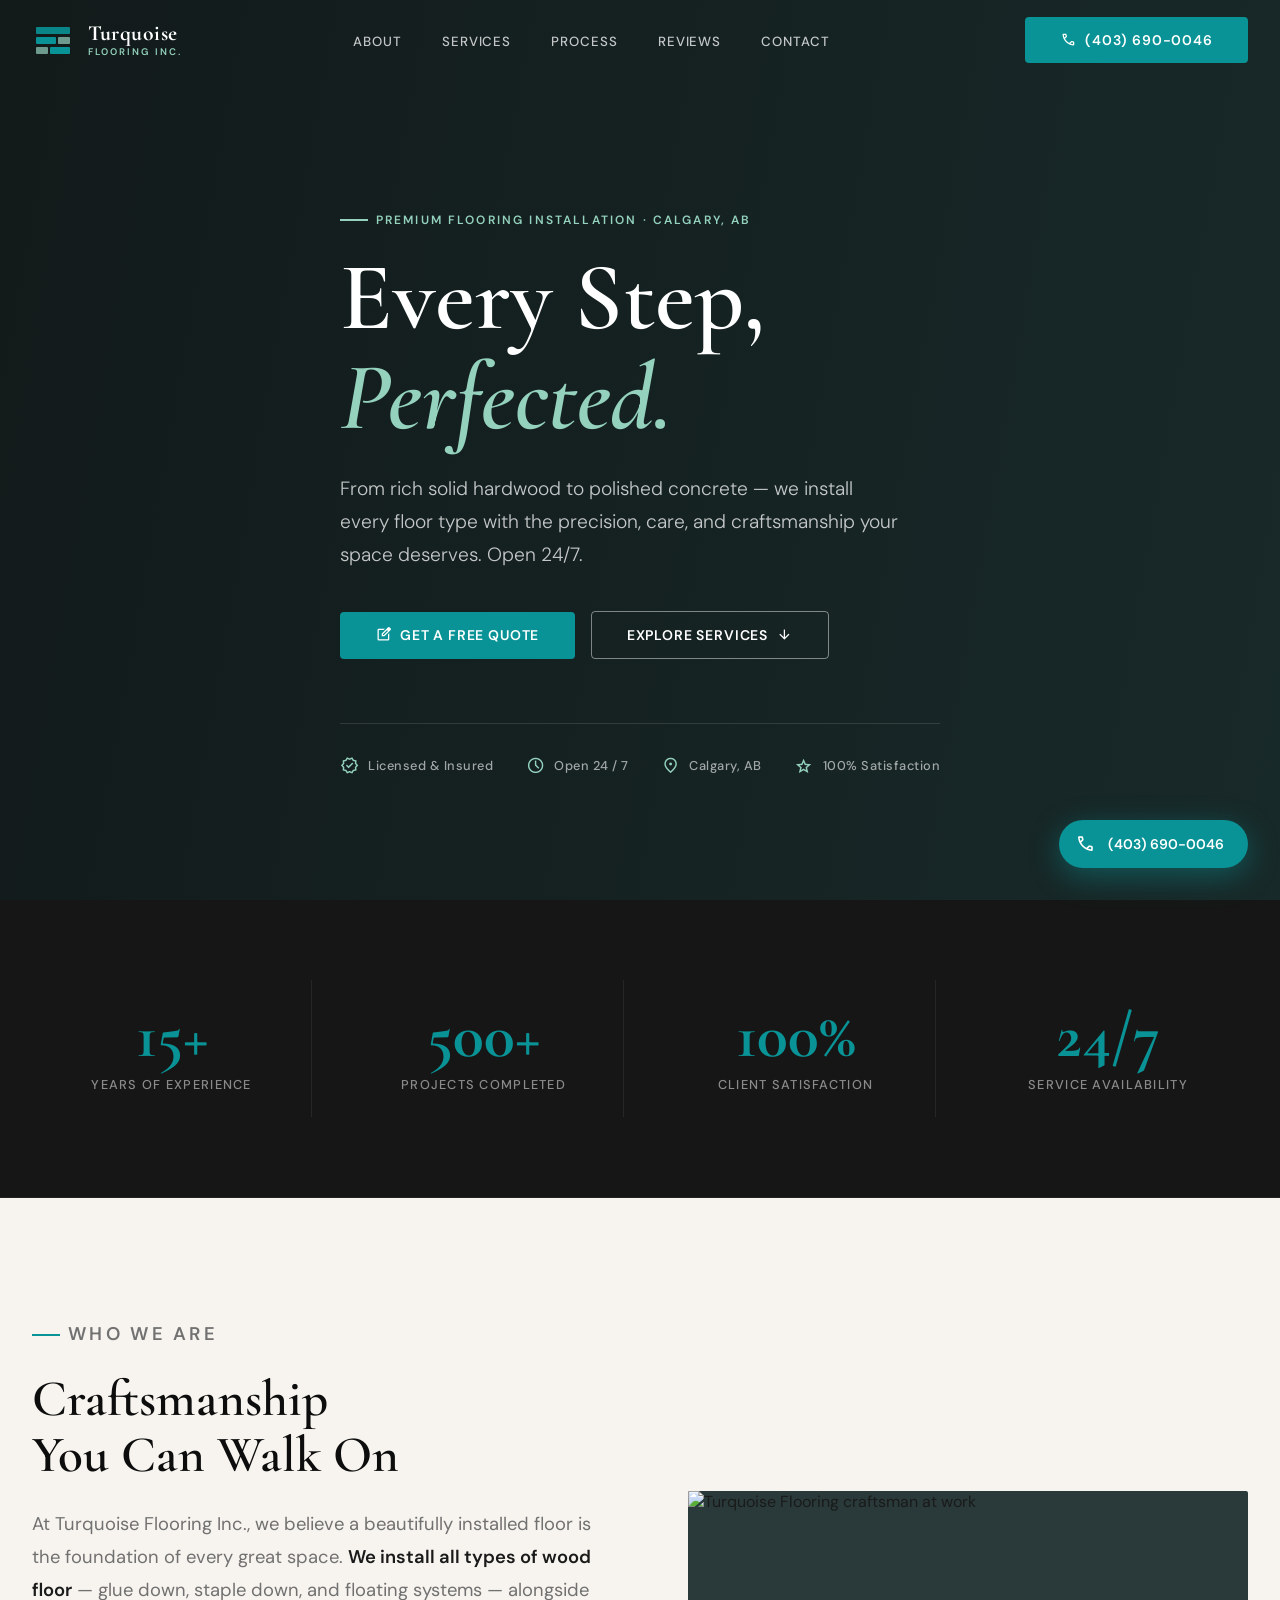
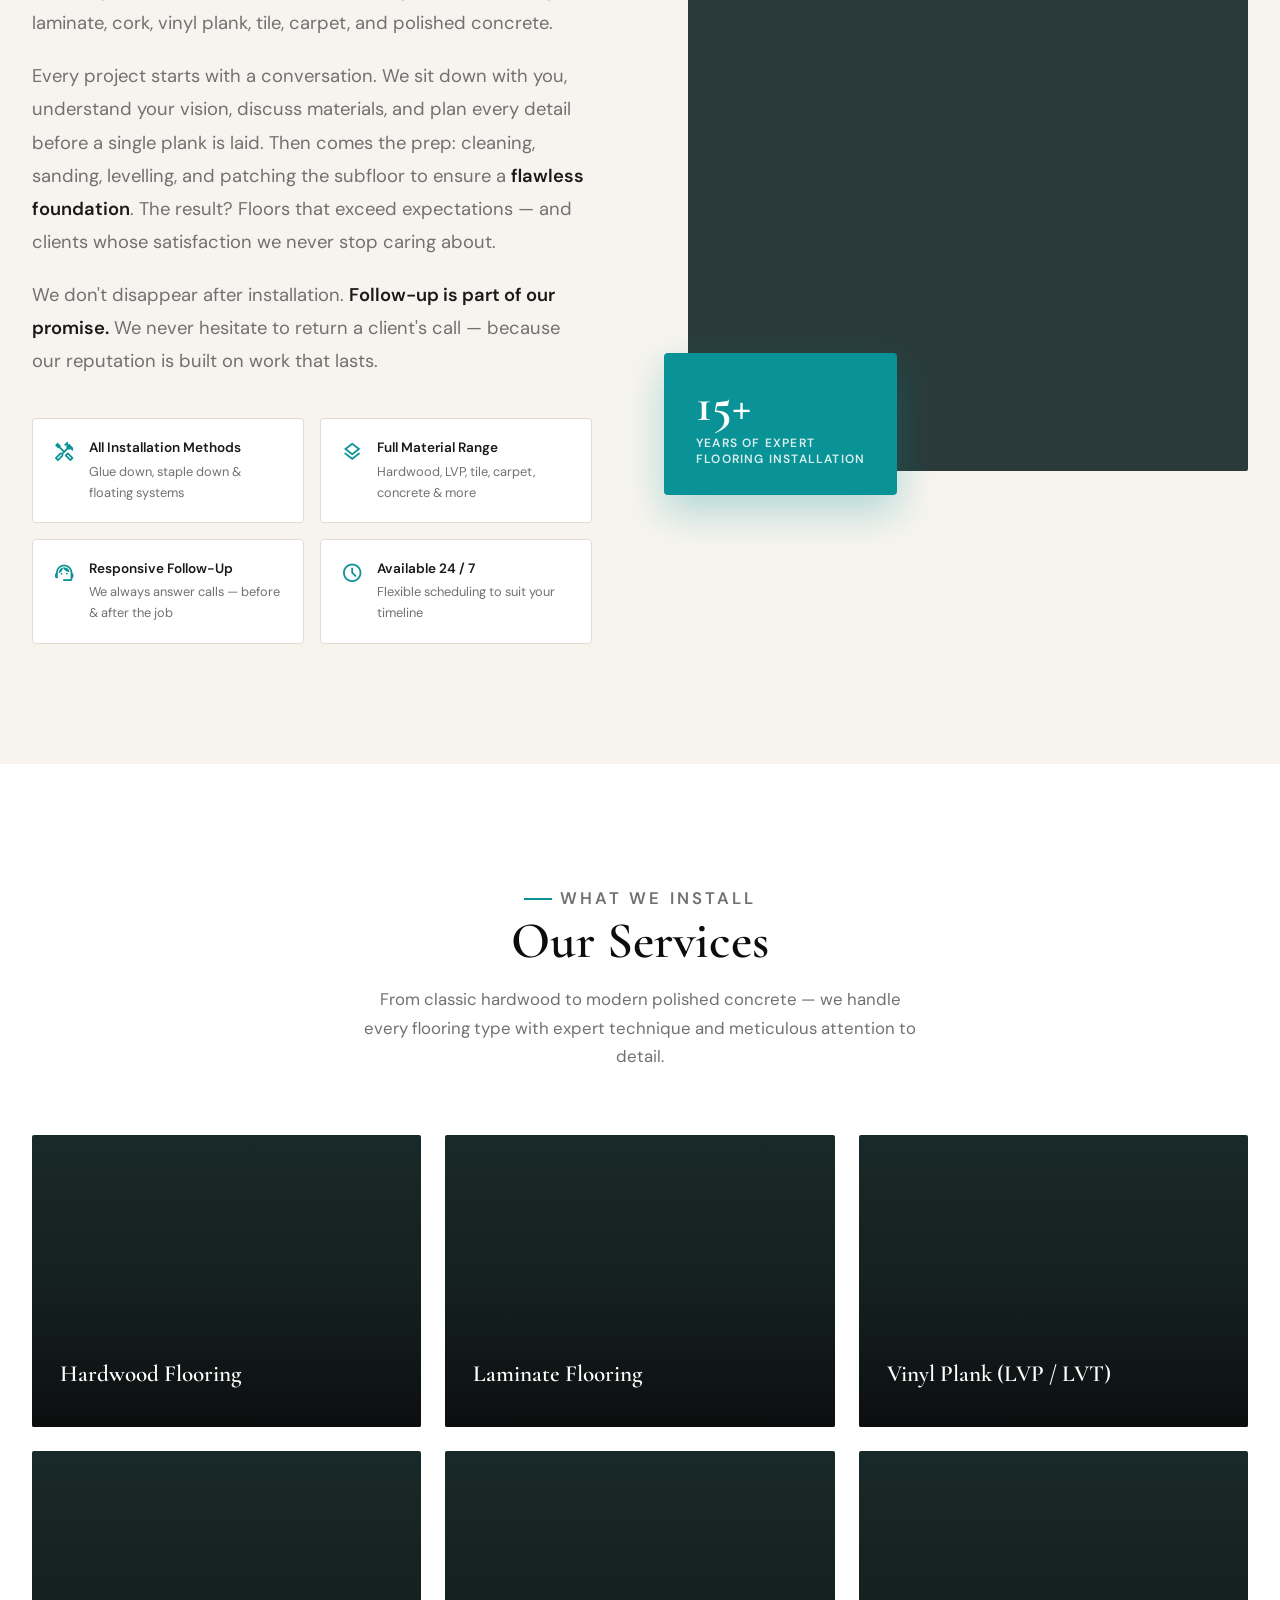
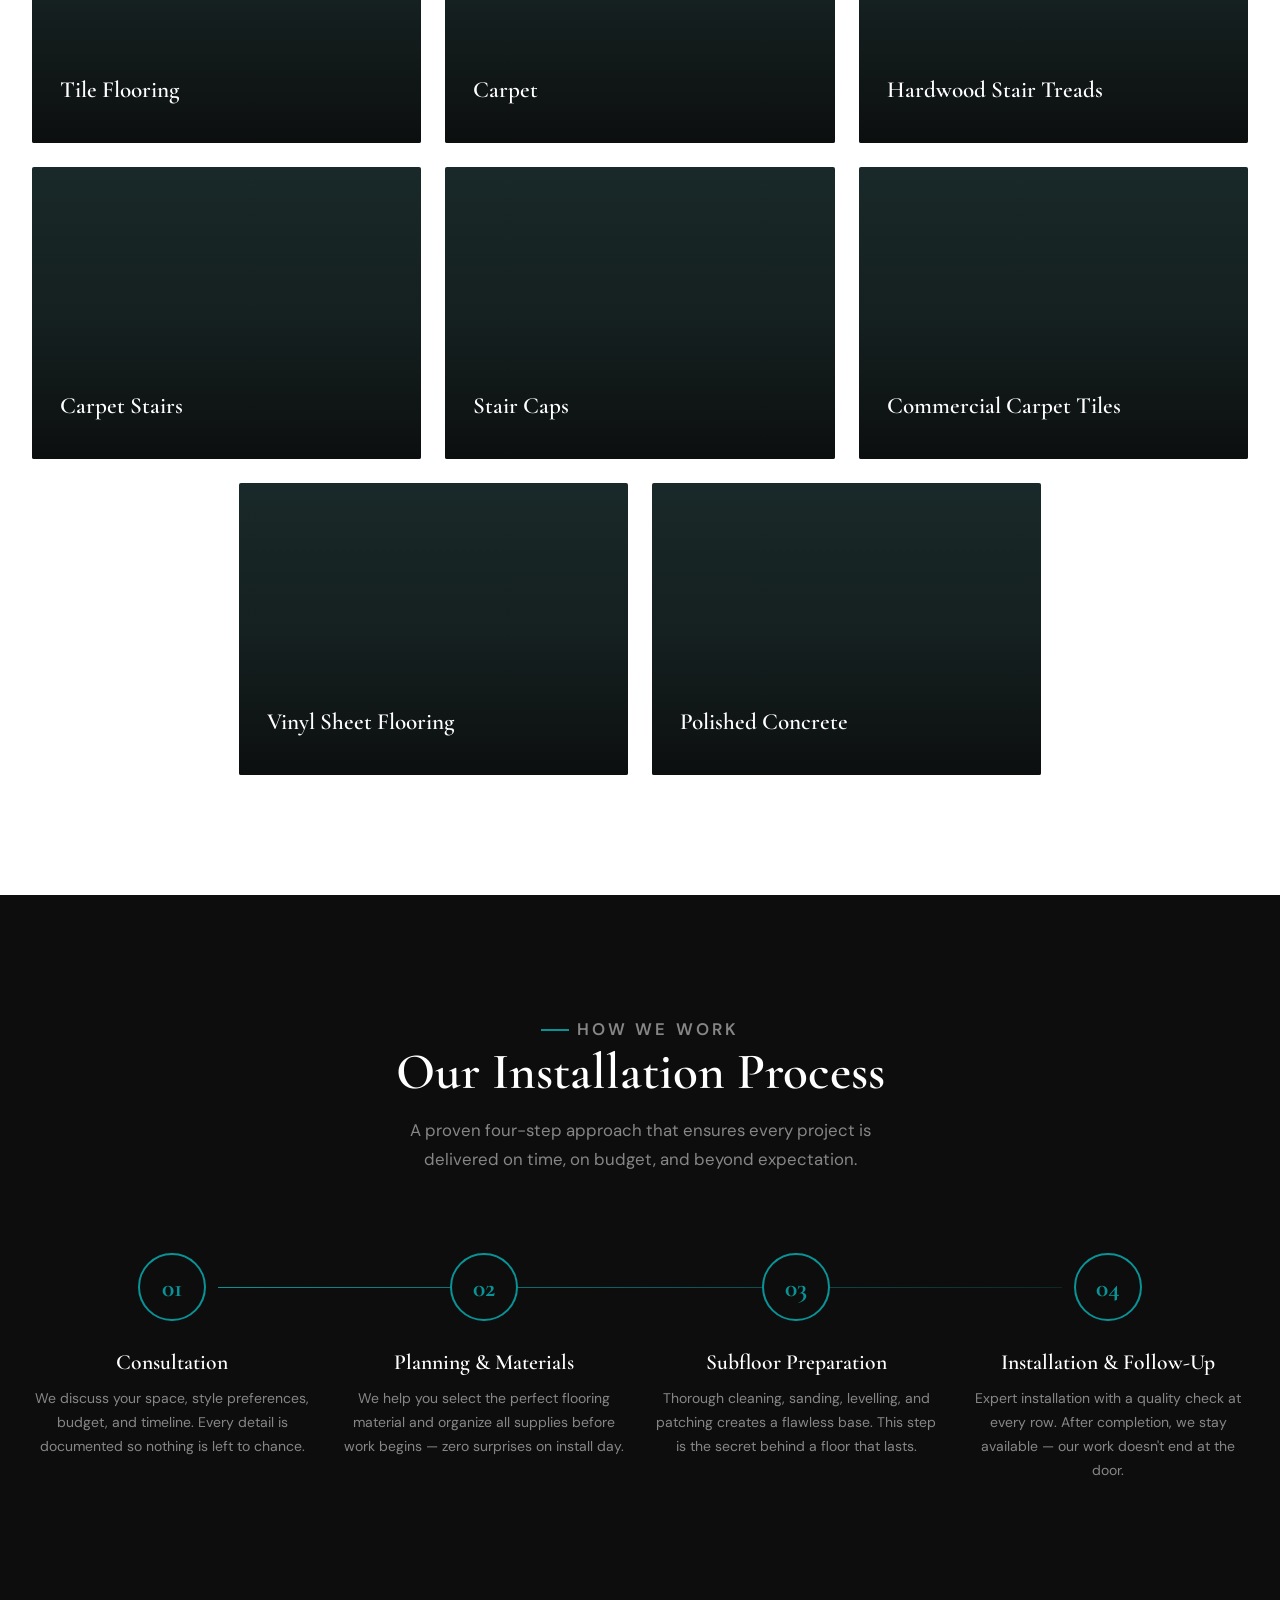
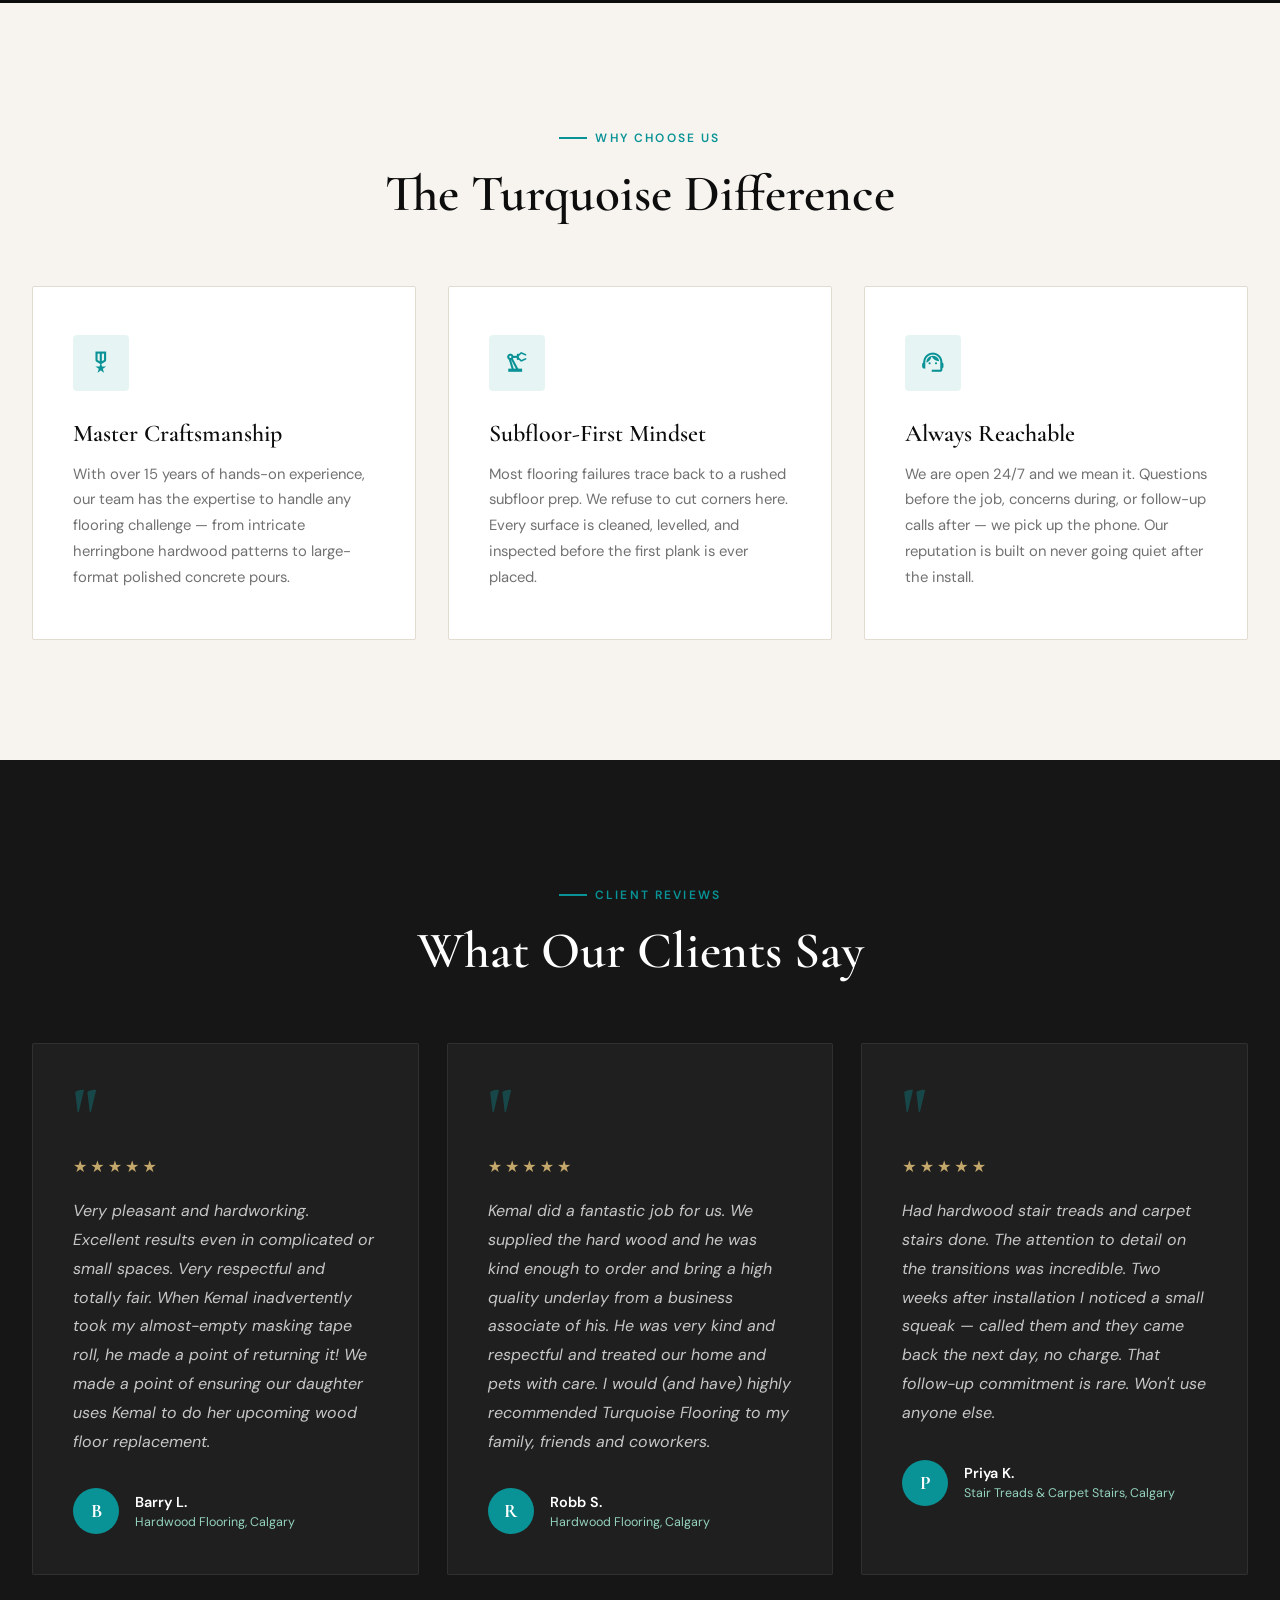
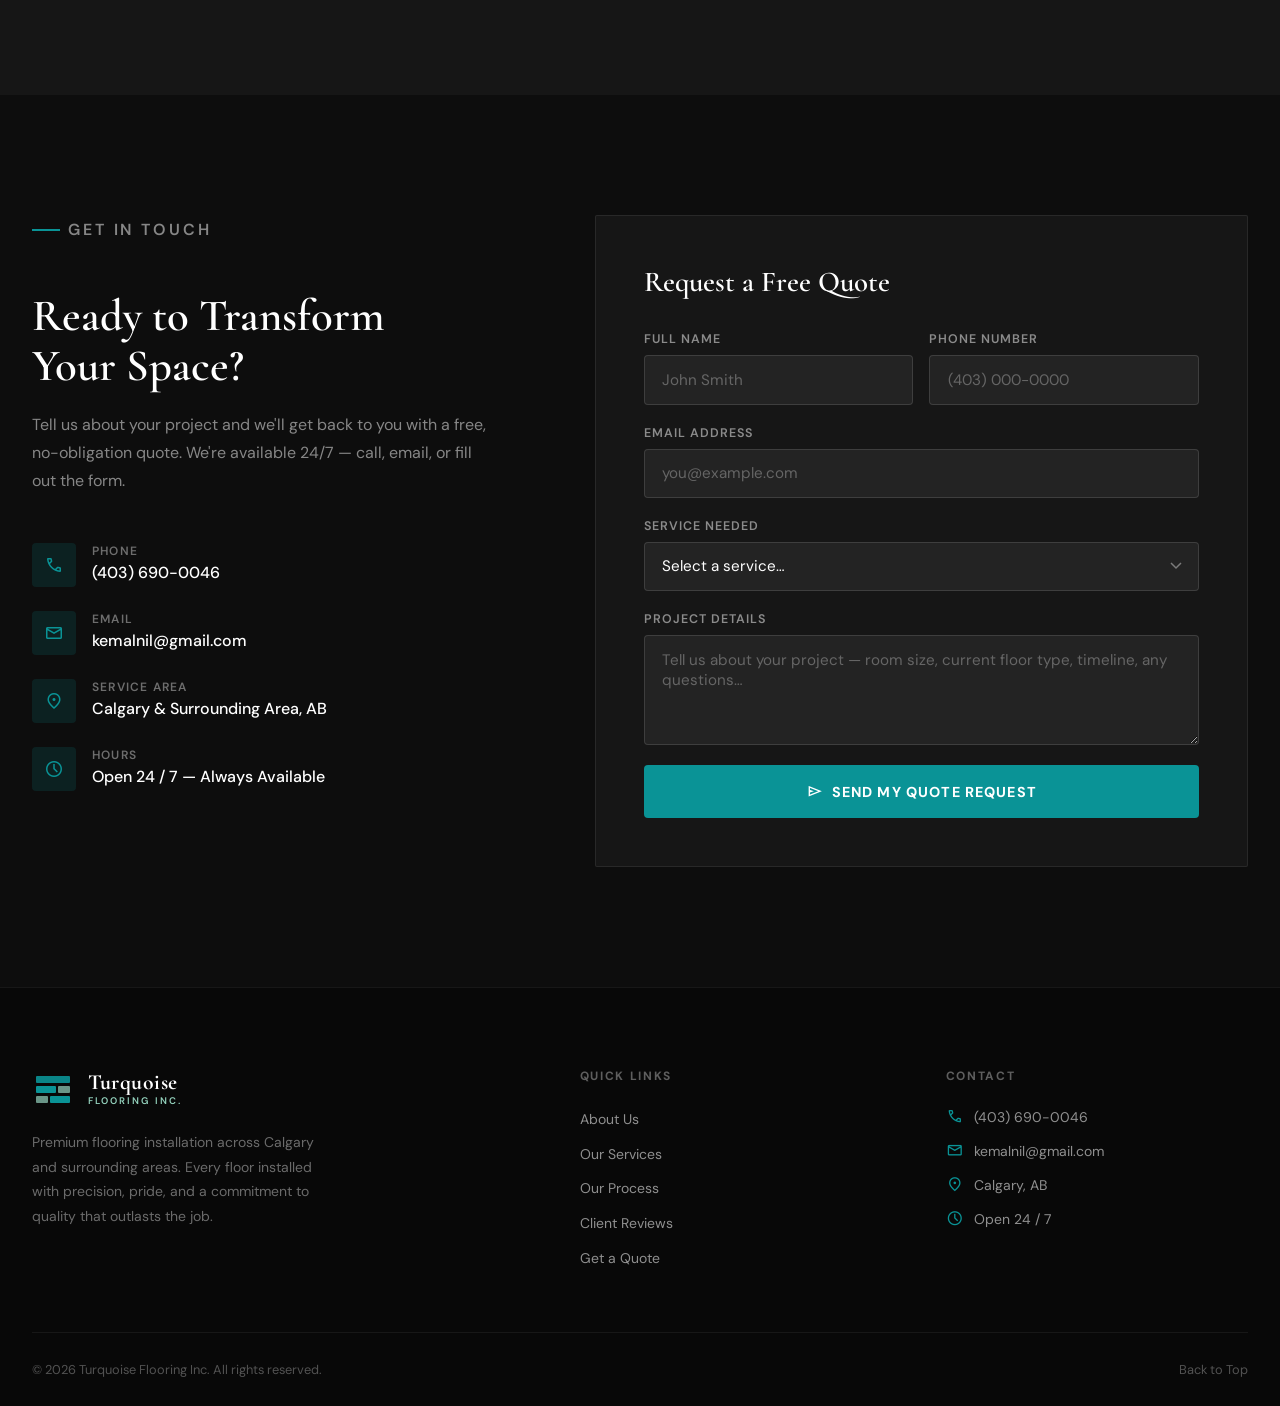
==== index.html @ 379ed5b8 "Initial commit — Turquoise Flooring website with updated hero background" ====
<!DOCTYPE html>
<html lang="en">
<head>
  <meta charset="UTF-8">
  <meta name="viewport" content="width=device-width, initial-scale=1.0">
  <title>Turquoise Flooring Inc. | Premium Floor Installation in Calgary</title>
  <meta name="description" content="Calgary's premium flooring specialists. Hardwood, laminate, LVP, tile, carpet, polished concrete and more — installed with precision. Open 24/7. Call (403) 690-0046.">
  <meta name="keywords" content="flooring installation Calgary, hardwood flooring Calgary, LVP vinyl plank Calgary, laminate flooring, carpet installation, tile flooring Calgary">

  <!-- Fonts -->
  <link rel="preconnect" href="https://fonts.googleapis.com">
  <link rel="preconnect" href="https://fonts.gstatic.com" crossorigin>
  <link href="https://fonts.googleapis.com/css2?family=Cormorant+Garamond:ital,wght@0,300;0,400;0,500;0,600;0,700;1,400;1,600&family=DM+Sans:opsz,wght@9..40,300;9..40,400;9..40,500;9..40,600&display=swap" rel="stylesheet">
  <link rel="stylesheet" href="https://fonts.googleapis.com/css2?family=Material+Symbols+Outlined:opsz,wght,FILL,GRAD@24,400,0,0">

  <link rel="stylesheet" href="styles.css">
</head>
<body>

  <!-- ===================== NAVBAR ===================== -->
  <nav id="navbar">
    <div class="nav-inner">

      <!-- Logo -->
      <a href="#hero" class="nav-logo">
        <svg class="logo-mark" viewBox="0 0 42 42" fill="none" xmlns="http://www.w3.org/2000/svg">
          <!-- Floor plank mark -->
          <rect x="4" y="8" width="34" height="7" rx="1" fill="#0a9396" opacity="0.9"/>
          <rect x="4" y="18" width="20" height="7" rx="1" fill="#0a9396"/>
          <rect x="26" y="18" width="12" height="7" rx="1" fill="#94d2bd" opacity="0.7"/>
          <rect x="4" y="28" width="12" height="7" rx="1" fill="#94d2bd" opacity="0.7"/>
          <rect x="18" y="28" width="20" height="7" rx="1" fill="#0a9396"/>
        </svg>
        <div class="logo-text">
          <span class="logo-name">Turquoise</span>
          <span class="logo-sub">Flooring Inc.</span>
        </div>
      </a>

      <!-- Desktop nav -->
      <ul class="nav-links">
        <li><a href="#about">About</a></li>
        <li><a href="#services">Services</a></li>
        <li><a href="#process">Process</a></li>
        <li><a href="#testimonials">Reviews</a></li>
        <li><a href="#contact">Contact</a></li>
      </ul>
      <a href="tel:4036900046" class="btn-primary nav-cta">
        <span class="material-symbols-outlined" style="font-size:1.05rem">call</span>
        (403) 690-0046
      </a>

      <!-- Hamburger -->
      <button class="hamburger" id="hamburger" aria-label="Toggle menu">
        <span></span><span></span><span></span>
      </button>
    </div>
  </nav>

  <!-- Mobile menu -->
  <div class="mobile-menu" id="mobileMenu">
    <a href="#about"         onclick="closeMobile()">About</a>
    <a href="#services"      onclick="closeMobile()">Services</a>
    <a href="#process"       onclick="closeMobile()">Process</a>
    <a href="#testimonials"  onclick="closeMobile()">Reviews</a>
    <a href="#contact"       onclick="closeMobile()">Contact</a>
    <a href="tel:4036900046" class="btn-primary" onclick="closeMobile()">(403) 690-0046</a>
  </div>

  <!-- ===================== HERO ===================== -->
  <section id="hero">
    <div class="hero-bg" id="heroBg"></div>

    <div class="container">
      <div class="hero-content">
        <p class="section-eyebrow reveal">Premium Flooring Installation · Calgary, AB</p>

        <h1 class="hero-title reveal reveal-delay-1">
          Every Step,<br><em>Perfected.</em>
        </h1>

        <p class="hero-sub reveal reveal-delay-2">
          From rich solid hardwood to polished concrete — we install every floor type
          with the precision, care, and craftsmanship your space deserves. Open 24/7.
        </p>

        <div class="hero-ctas reveal reveal-delay-3">
          <a href="#contact" class="btn-primary">
            <span class="material-symbols-outlined" style="font-size:1.05rem">edit_square</span>
            Get a Free Quote
          </a>
          <a href="#services" class="btn-ghost">
            Explore Services
            <span class="material-symbols-outlined" style="font-size:1.05rem">arrow_downward</span>
          </a>
        </div>

        <div class="hero-badges reveal reveal-delay-4">
          <span class="hero-badge">
            <span class="material-symbols-outlined">verified</span>
            Licensed & Insured
          </span>
          <span class="hero-badge">
            <span class="material-symbols-outlined">schedule</span>
            Open 24 / 7
          </span>
          <span class="hero-badge">
            <span class="material-symbols-outlined">location_on</span>
            Calgary, AB
          </span>
          <span class="hero-badge">
            <span class="material-symbols-outlined">star</span>
            100% Satisfaction
          </span>
        </div>
      </div>
    </div>

  </section>

  <!-- ===================== STATS ===================== -->
  <section id="stats">
    <div class="container">
      <div class="stats-grid">
        <div class="stat-item reveal">
          <div class="stat-number"><span class="counter" data-target="15">0</span>+</div>
          <div class="stat-label">Years of Experience</div>
        </div>
        <div class="stat-item reveal reveal-delay-1">
          <div class="stat-number"><span class="counter" data-target="500">0</span>+</div>
          <div class="stat-label">Projects Completed</div>
        </div>
        <div class="stat-item reveal reveal-delay-2">
          <div class="stat-number"><span class="counter" data-target="100">0</span>%</div>
          <div class="stat-label">Client Satisfaction</div>
        </div>
        <div class="stat-item reveal reveal-delay-3">
          <div class="stat-number">24/7</div>
          <div class="stat-label">Service Availability</div>
        </div>
      </div>
    </div>
  </section>

  <!-- ===================== ABOUT ===================== -->
  <section id="about">
    <div class="container">
      <div class="about-grid">

        <!-- Text -->
        <div class="about-text">
          <p class="section-eyebrow reveal">Who We Are</p>
          <h2 class="section-title reveal reveal-delay-1">
            Craftsmanship<br>You Can Walk On
          </h2>
          <p class="reveal reveal-delay-2">
            At Turquoise Flooring Inc., we believe a beautifully installed floor is the foundation of every great space.
            <strong>We install all types of wood floor</strong> — glue down, staple down, and floating systems —
            alongside laminate, cork, vinyl plank, tile, carpet, and polished concrete.
          </p>
          <p class="reveal reveal-delay-3">
            Every project starts with a conversation. We sit down with you, understand your vision, discuss
            materials, and plan every detail before a single plank is laid. Then comes the prep: cleaning,
            sanding, levelling, and patching the subfloor to ensure a <strong>flawless foundation</strong>.
            The result? Floors that exceed expectations — and clients whose satisfaction we never stop caring about.
          </p>
          <p class="reveal reveal-delay-3">
            We don't disappear after installation. <strong>Follow-up is part of our promise.</strong>
            We never hesitate to return a client's call — because our reputation is built on work that lasts.
          </p>

          <div class="about-pillars reveal reveal-delay-4">
            <div class="about-pillar">
              <span class="material-symbols-outlined">handyman</span>
              <div class="about-pillar-text">
                <strong>All Installation Methods</strong>
                <span>Glue down, staple down &amp; floating systems</span>
              </div>
            </div>
            <div class="about-pillar">
              <span class="material-symbols-outlined">layers</span>
              <div class="about-pillar-text">
                <strong>Full Material Range</strong>
                <span>Hardwood, LVP, tile, carpet, concrete &amp; more</span>
              </div>
            </div>
            <div class="about-pillar">
              <span class="material-symbols-outlined">support_agent</span>
              <div class="about-pillar-text">
                <strong>Responsive Follow-Up</strong>
                <span>We always answer calls — before &amp; after the job</span>
              </div>
            </div>
            <div class="about-pillar">
              <span class="material-symbols-outlined">schedule</span>
              <div class="about-pillar-text">
                <strong>Available 24 / 7</strong>
                <span>Flexible scheduling to suit your timeline</span>
              </div>
            </div>
          </div>
        </div>

        <!-- Image -->
        <div class="about-image-wrap reveal reveal-delay-2">
          <img src="images/about.jpg" alt="Turquoise Flooring craftsman at work" loading="lazy">
          <div class="about-image-badge">
            <div class="badge-num">15+</div>
            <div class="badge-txt">Years of Expert<br>Flooring Installation</div>
          </div>
        </div>

      </div>
    </div>
  </section>

  <!-- ===================== SERVICES ===================== -->
  <section id="services">
    <div class="container">

      <div class="services-header">
        <p class="section-eyebrow reveal">What We Install</p>
        <h2 class="section-title reveal reveal-delay-1">Our Services</h2>
        <p class="reveal reveal-delay-2">
          From classic hardwood to modern polished concrete — we handle every flooring type
          with expert technique and meticulous attention to detail.
        </p>
      </div>

      <div class="services-grid">

        <!-- 1 -->
        <div class="service-card reveal">
          <div class="service-card-img" style="background-image:url('images/hardwood.jpg')"></div>
          <div class="service-card-overlay"></div>
          <div class="service-card-content">
            <div class="service-card-name">Hardwood Flooring</div>
            <div class="service-card-desc">Solid &amp; engineered hardwood installed with glue down, staple down, or floating methods for timeless elegance.</div>
          </div>
          <span class="service-card-tag">Most Popular</span>
        </div>

        <!-- 2 -->
        <div class="service-card reveal reveal-delay-1">
          <div class="service-card-img" style="background-image:url('images/laminate.jpg')"></div>
          <div class="service-card-overlay"></div>
          <div class="service-card-content">
            <div class="service-card-name">Laminate Flooring</div>
            <div class="service-card-desc">Durable, cost-effective laminate that delivers the rich look of wood with superior scratch and moisture resistance.</div>
          </div>
        </div>

        <!-- 3 -->
        <div class="service-card reveal reveal-delay-2">
          <div class="service-card-img" style="background-image:url('images/vinyl-plank.jpg')"></div>
          <div class="service-card-overlay"></div>
          <div class="service-card-content">
            <div class="service-card-name">Vinyl Plank (LVP / LVT)</div>
            <div class="service-card-desc">100% waterproof luxury vinyl plank — ideal for kitchens, bathrooms, and high-traffic areas. Realistic wood and stone looks.</div>
          </div>
          <span class="service-card-tag">Trending</span>
        </div>

        <!-- 4 -->
        <div class="service-card reveal">
          <div class="service-card-img" style="background-image:url('images/tile.jpg')"></div>
          <div class="service-card-overlay"></div>
          <div class="service-card-content">
            <div class="service-card-name">Tile Flooring</div>
            <div class="service-card-desc">Ceramic and porcelain tile installation for kitchens, bathrooms, and entryways — precision-cut and perfectly aligned.</div>
          </div>
        </div>

        <!-- 5 -->
        <div class="service-card reveal reveal-delay-1">
          <div class="service-card-img" style="background-image:url('images/carpet.jpg')"></div>
          <div class="service-card-overlay"></div>
          <div class="service-card-content">
            <div class="service-card-name">Carpet</div>
            <div class="service-card-desc">Plush, comfortable carpet installed in bedrooms, living rooms, and basements — warm underfoot and beautifully finished.</div>
          </div>
        </div>

        <!-- 6 -->
        <div class="service-card reveal reveal-delay-2">
          <div class="service-card-img" style="background-image:url('images/stair-treads.jpg')"></div>
          <div class="service-card-overlay"></div>
          <div class="service-card-content">
            <div class="service-card-name">Hardwood Stair Treads</div>
            <div class="service-card-desc">Custom-fitted solid hardwood treads that give your staircase a refined, high-end finish that lasts decades.</div>
          </div>
        </div>

        <!-- 7 -->
        <div class="service-card reveal">
          <div class="service-card-img" style="background-image:url('images/carpet-stairs.jpg')"></div>
          <div class="service-card-overlay"></div>
          <div class="service-card-content">
            <div class="service-card-name">Carpet Stairs</div>
            <div class="service-card-desc">Professionally fitted stair carpet — safer underfoot, noise-reducing, and available in a wide range of styles and fibres.</div>
          </div>
        </div>

        <!-- 8 -->
        <div class="service-card reveal reveal-delay-1">
          <div class="service-card-img" style="background-image:url('images/stair-caps.jpg')"></div>
          <div class="service-card-overlay"></div>
          <div class="service-card-content">
            <div class="service-card-name">Stair Caps</div>
            <div class="service-card-desc">Clean, precise stair cap installation that seamlessly transitions flooring from room level down to each step edge.</div>
          </div>
        </div>

        <!-- 9 -->
        <div class="service-card reveal reveal-delay-2">
          <div class="service-card-img" style="background-image:url('images/commercial-carpet.jpg')"></div>
          <div class="service-card-overlay"></div>
          <div class="service-card-content">
            <div class="service-card-name">Commercial Carpet Tiles</div>
            <div class="service-card-desc">Modular carpet tile systems for offices, retail spaces, and commercial environments — easy maintenance and replacement.</div>
          </div>
          <span class="service-card-tag">Commercial</span>
        </div>

        <!-- 10 — centered in last row -->
        <div class="service-card reveal">
          <div class="service-card-img" style="background-image:url('images/vinyl-sheet.jpg')"></div>
          <div class="service-card-overlay"></div>
          <div class="service-card-content">
            <div class="service-card-name">Vinyl Sheet Flooring</div>
            <div class="service-card-desc">Seamless, fully waterproof vinyl sheet — an ideal solution for utility rooms, basements, and commercial applications.</div>
          </div>
        </div>

        <!-- 11 — centered in last row -->
        <div class="service-card reveal reveal-delay-1">
          <div class="service-card-img" style="background-image:url('images/polished-concrete.jpg')"></div>
          <div class="service-card-overlay"></div>
          <div class="service-card-content">
            <div class="service-card-name">Polished Concrete</div>
            <div class="service-card-desc">Industrial-chic polished concrete floors — mechanically ground to a mirror-like finish. Durable, modern, and low-maintenance.</div>
          </div>
          <span class="service-card-tag">Commercial</span>
        </div>

      </div><!-- /services-grid -->
    </div>
  </section>

  <!-- ===================== PROCESS ===================== -->
  <section id="process">
    <div class="container">

      <div class="process-header">
        <p class="section-eyebrow reveal">How We Work</p>
        <h2 class="section-title reveal reveal-delay-1">Our Installation Process</h2>
        <p class="reveal reveal-delay-2">
          A proven four-step approach that ensures every project is delivered on time,
          on budget, and beyond expectation.
        </p>
      </div>

      <div class="process-steps">

        <div class="process-step reveal">
          <div class="step-number">01</div>
          <h3 class="step-title">Consultation</h3>
          <p class="step-desc">We discuss your space, style preferences, budget, and timeline. Every detail is documented so nothing is left to chance.</p>
        </div>

        <div class="process-step reveal reveal-delay-1">
          <div class="step-number">02</div>
          <h3 class="step-title">Planning &amp; Materials</h3>
          <p class="step-desc">We help you select the perfect flooring material and organize all supplies before work begins — zero surprises on install day.</p>
        </div>

        <div class="process-step reveal reveal-delay-2">
          <div class="step-number">03</div>
          <h3 class="step-title">Subfloor Preparation</h3>
          <p class="step-desc">Thorough cleaning, sanding, levelling, and patching creates a flawless base. This step is the secret behind a floor that lasts.</p>
        </div>

        <div class="process-step reveal reveal-delay-3">
          <div class="step-number">04</div>
          <h3 class="step-title">Installation &amp; Follow-Up</h3>
          <p class="step-desc">Expert installation with a quality check at every row. After completion, we stay available — our work doesn't end at the door.</p>
        </div>

      </div>
    </div>
  </section>

  <!-- ===================== WHY US ===================== -->
  <section id="why-us">
    <div class="container">

      <div class="why-header">
        <p class="section-eyebrow reveal">Why Choose Us</p>
        <h2 class="section-title reveal reveal-delay-1">The Turquoise Difference</h2>
      </div>

      <div class="why-grid">

        <div class="why-card reveal">
          <div class="why-icon">
            <span class="material-symbols-outlined">military_tech</span>
          </div>
          <h3>Master Craftsmanship</h3>
          <p>With over 15 years of hands-on experience, our team has the expertise to handle any flooring challenge — from intricate herringbone hardwood patterns to large-format polished concrete pours.</p>
        </div>

        <div class="why-card reveal reveal-delay-1">
          <div class="why-icon">
            <span class="material-symbols-outlined">precision_manufacturing</span>
          </div>
          <h3>Subfloor-First Mindset</h3>
          <p>Most flooring failures trace back to a rushed subfloor prep. We refuse to cut corners here. Every surface is cleaned, levelled, and inspected before the first plank is ever placed.</p>
        </div>

        <div class="why-card reveal reveal-delay-2">
          <div class="why-icon">
            <span class="material-symbols-outlined">support_agent</span>
          </div>
          <h3>Always Reachable</h3>
          <p>We are open 24/7 and we mean it. Questions before the job, concerns during, or follow-up calls after — we pick up the phone. Our reputation is built on never going quiet after the install.</p>
        </div>

      </div>
    </div>
  </section>

  <!-- ===================== TESTIMONIALS ===================== -->
  <section id="testimonials">
    <div class="container">

      <div class="testimonials-header">
        <p class="section-eyebrow reveal">Client Reviews</p>
        <h2 class="section-title reveal reveal-delay-1">What Our Clients Say</h2>
      </div>

      <div class="testimonials-grid">

        <div class="testimonial-card reveal">
          <div class="quote-mark">"</div>
          <div class="stars">
            <span>★</span><span>★</span><span>★</span><span>★</span><span>★</span>
          </div>
          <p class="testimonial-text">
            Very pleasant and hardworking. Excellent results even in complicated or small spaces.
            Very respectful and totally fair. When Kemal inadvertently took my almost-empty masking
            tape roll, he made a point of returning it! We made a point of ensuring our daughter
            uses Kemal to do her upcoming wood floor replacement.
          </p>
          <div class="testimonial-author">
            <div class="author-avatar">B</div>
            <div>
              <div class="author-name">Barry L.</div>
              <div class="author-project">Hardwood Flooring, Calgary</div>
            </div>
          </div>
        </div>

        <div class="testimonial-card reveal reveal-delay-1">
          <div class="quote-mark">"</div>
          <div class="stars">
            <span>★</span><span>★</span><span>★</span><span>★</span><span>★</span>
          </div>
          <p class="testimonial-text">
            Kemal did a fantastic job for us. We supplied the hard wood and he was kind enough
            to order and bring a high quality underlay from a business associate of his.
            He was very kind and respectful and treated our home and pets with care.
            I would (and have) highly recommended Turquoise Flooring to my family, friends and coworkers.
          </p>
          <div class="testimonial-author">
            <div class="author-avatar">R</div>
            <div>
              <div class="author-name">Robb S.</div>
              <div class="author-project">Hardwood Flooring, Calgary</div>
            </div>
          </div>
        </div>

        <div class="testimonial-card reveal reveal-delay-2">
          <div class="quote-mark">"</div>
          <div class="stars">
            <span>★</span><span>★</span><span>★</span><span>★</span><span>★</span>
          </div>
          <p class="testimonial-text">
            Had hardwood stair treads and carpet stairs done. The attention to detail on the transitions
            was incredible. Two weeks after installation I noticed a small squeak — called them and they
            came back the next day, no charge. That follow-up commitment is rare. Won't use anyone else.
          </p>
          <div class="testimonial-author">
            <div class="author-avatar">P</div>
            <div>
              <div class="author-name">Priya K.</div>
              <div class="author-project">Stair Treads &amp; Carpet Stairs, Calgary</div>
            </div>
          </div>
        </div>

      </div>
    </div>
  </section>

  <!-- ===================== CONTACT ===================== -->
  <section id="contact">
    <div class="container">
      <div class="contact-grid">

        <!-- Info -->
        <div class="contact-info">
          <p class="section-eyebrow reveal">Get in Touch</p>
          <h2 class="section-title reveal reveal-delay-1">
            Ready to Transform<br>Your Space?
          </h2>
          <p class="reveal reveal-delay-2">
            Tell us about your project and we'll get back to you with a free, no-obligation quote.
            We're available 24/7 — call, email, or fill out the form.
          </p>

          <div class="contact-details reveal reveal-delay-3">

            <div class="contact-detail">
              <div class="contact-detail-icon">
                <span class="material-symbols-outlined">call</span>
              </div>
              <div>
                <div class="contact-detail-label">Phone</div>
                <div class="contact-detail-value">
                  <a href="tel:4036900046">(403) 690-0046</a>
                </div>
              </div>
            </div>

            <div class="contact-detail">
              <div class="contact-detail-icon">
                <span class="material-symbols-outlined">mail</span>
              </div>
              <div>
                <div class="contact-detail-label">Email</div>
                <div class="contact-detail-value">
                  <a href="mailto:kemalnil@gmail.com">kemalnil@gmail.com</a>
                </div>
              </div>
            </div>

            <div class="contact-detail">
              <div class="contact-detail-icon">
                <span class="material-symbols-outlined">location_on</span>
              </div>
              <div>
                <div class="contact-detail-label">Service Area</div>
                <div class="contact-detail-value">Calgary &amp; Surrounding Area, AB</div>
              </div>
            </div>

            <div class="contact-detail">
              <div class="contact-detail-icon">
                <span class="material-symbols-outlined">schedule</span>
              </div>
              <div>
                <div class="contact-detail-label">Hours</div>
                <div class="contact-detail-value">Open 24 / 7 — Always Available</div>
              </div>
            </div>

          </div>
        </div>

        <!-- Form -->
        <div class="contact-form-wrap reveal reveal-delay-2">
          <h3 class="form-title">Request a Free Quote</h3>

          <form id="quoteForm" novalidate>
            <div class="form-row">
              <div class="form-group">
                <label for="name">Full Name</label>
                <input type="text" id="name" name="name" placeholder="John Smith" required>
              </div>
              <div class="form-group">
                <label for="phone">Phone Number</label>
                <input type="tel" id="phone" name="phone" placeholder="(403) 000-0000" required>
              </div>
            </div>

            <div class="form-group">
              <label for="email">Email Address</label>
              <input type="email" id="email" name="email" placeholder="you@example.com" required>
            </div>

            <div class="form-group">
              <label for="service">Service Needed</label>
              <select id="service" name="service" required>
                <option value="" disabled selected>Select a service…</option>
                <option>Hardwood Flooring (Solid or Engineered)</option>
                <option>Laminate Flooring</option>
                <option>Vinyl Plank (LVP / LVT)</option>
                <option>Tile (Ceramic or Porcelain)</option>
                <option>Carpet</option>
                <option>Hardwood Stair Treads</option>
                <option>Carpet Stairs</option>
                <option>Stair Caps</option>
                <option>Commercial Carpet Tiles</option>
                <option>Vinyl Sheet Flooring</option>
                <option>Polished Concrete</option>
                <option>Other / Not Sure Yet</option>
              </select>
            </div>

            <div class="form-group">
              <label for="message">Project Details</label>
              <textarea id="message" name="message" placeholder="Tell us about your project — room size, current floor type, timeline, any questions…"></textarea>
            </div>

            <button type="submit" class="form-submit" id="formSubmit">
              <span class="material-symbols-outlined" style="font-size:1.1rem">send</span>
              Send My Quote Request
            </button>

            <div class="form-message" id="formMessage"></div>
          </form>
        </div>

      </div>
    </div>
  </section>

  <!-- ===================== FOOTER ===================== -->
  <footer>
    <div class="container">
      <div class="footer-top">

        <!-- Brand -->
        <div class="footer-brand">
          <a href="#hero" class="nav-logo">
            <svg class="logo-mark" viewBox="0 0 42 42" fill="none" xmlns="http://www.w3.org/2000/svg">
              <rect x="4" y="8" width="34" height="7" rx="1" fill="#0a9396" opacity="0.9"/>
              <rect x="4" y="18" width="20" height="7" rx="1" fill="#0a9396"/>
              <rect x="26" y="18" width="12" height="7" rx="1" fill="#94d2bd" opacity="0.7"/>
              <rect x="4" y="28" width="12" height="7" rx="1" fill="#94d2bd" opacity="0.7"/>
              <rect x="18" y="28" width="20" height="7" rx="1" fill="#0a9396"/>
            </svg>
            <div class="logo-text">
              <span class="logo-name">Turquoise</span>
              <span class="logo-sub">Flooring Inc.</span>
            </div>
          </a>
          <p>
            Premium flooring installation across Calgary and surrounding areas.
            Every floor installed with precision, pride, and a commitment to
            quality that outlasts the job.
          </p>
        </div>

        <!-- Nav -->
        <div class="footer-col">
          <h4>Quick Links</h4>
          <ul>
            <li><a href="#about">About Us</a></li>
            <li><a href="#services">Our Services</a></li>
            <li><a href="#process">Our Process</a></li>
            <li><a href="#testimonials">Client Reviews</a></li>
            <li><a href="#contact">Get a Quote</a></li>
          </ul>
        </div>

        <!-- Contact -->
        <div class="footer-col">
          <h4>Contact</h4>
          <div class="footer-contact-list">
            <div class="footer-contact-item">
              <span class="material-symbols-outlined">call</span>
              <a href="tel:4036900046">(403) 690-0046</a>
            </div>
            <div class="footer-contact-item">
              <span class="material-symbols-outlined">mail</span>
              <a href="mailto:kemalnil@gmail.com">kemalnil@gmail.com</a>
            </div>
            <div class="footer-contact-item">
              <span class="material-symbols-outlined">location_on</span>
              <span>Calgary, AB</span>
            </div>
            <div class="footer-contact-item">
              <span class="material-symbols-outlined">schedule</span>
              <span>Open 24 / 7</span>
            </div>
          </div>
        </div>

      </div><!-- /footer-top -->

      <div class="footer-bottom">
        <p>&copy; <span id="year"></span> Turquoise Flooring Inc. All rights reserved.</p>
        <div class="footer-bottom-right">
          <a href="#hero">Back to Top</a>
        </div>
      </div>
    </div>
  </footer>

  <!-- Floating Call Button -->
  <a href="tel:4036900046" class="float-call" aria-label="Call us">
    <span class="material-symbols-outlined">call</span>
    <span class="label">(403) 690-0046</span>
  </a>

  <script src="script.js"></script>
</body>
</html>
---- styles.css ----
/* ============================================
   TURQUOISE FLOORING INC. — PREMIUM STYLES
   ============================================ */

/* ---------- DESIGN TOKENS ---------- */
:root {
  --turquoise:       #0a9396;
  --turquoise-dark:  #077275;
  --turquoise-light: #94d2bd;
  --dark:            #0d0d0d;
  --charcoal:        #161616;
  --card-bg:         #1e1e1e;
  --surface:         #f7f4ef;
  --white:           #ffffff;
  --gold:            #c4a76b;
  --text:            #1a1a1a;
  --text-muted:      #717171;
  --border:          #e2dbd0;

  --font-display: 'Cormorant Garamond', Georgia, serif;
  --font-body:    'DM Sans', system-ui, sans-serif;

  --nav-h:    80px;
  --section-pad: 120px;
  --radius:   4px;
  --gap:      1.5rem;

  --ease: cubic-bezier(0.25, 0.46, 0.45, 0.94);
}

/* ---------- RESET & BASE ---------- */
*, *::before, *::after { box-sizing: border-box; margin: 0; padding: 0; }

html { scroll-behavior: smooth; font-size: 16px; }

body {
  font-family: var(--font-body);
  color: var(--text);
  background: var(--white);
  overflow-x: hidden;
  -webkit-font-smoothing: antialiased;
}

img { display: block; max-width: 100%; }
a  { text-decoration: none; color: inherit; }
ul { list-style: none; }
button { cursor: pointer; border: none; background: none; font-family: inherit; }

/* ---------- UTILITY ---------- */
.container {
  max-width: 1280px;
  margin-inline: auto;
  padding-inline: 2rem;
}

.section-eyebrow {
  display: inline-flex;
  align-items: center;
  gap: .5rem;
  font-family: var(--font-body);
  font-size: .75rem;
  font-weight: 600;
  letter-spacing: .18em;
  text-transform: uppercase;
  color: var(--turquoise);
  margin-bottom: 1.25rem;
}
.section-eyebrow::before {
  content: '';
  display: block;
  width: 28px;
  height: 2px;
  background: var(--turquoise);
}

.section-title {
  font-family: var(--font-display);
  font-weight: 600;
  line-height: 1.1;
}

.btn-primary {
  display: inline-flex;
  align-items: center;
  gap: .5rem;
  padding: .9rem 2.2rem;
  background: var(--turquoise);
  color: var(--white);
  font-family: var(--font-body);
  font-size: .875rem;
  font-weight: 600;
  letter-spacing: .06em;
  text-transform: uppercase;
  border-radius: var(--radius);
  transition: background .25s var(--ease), transform .2s var(--ease), box-shadow .25s var(--ease);
}
.btn-primary:hover {
  background: var(--turquoise-dark);
  transform: translateY(-2px);
  box-shadow: 0 8px 24px rgba(10,147,150,.35);
}

.btn-ghost {
  display: inline-flex;
  align-items: center;
  gap: .5rem;
  padding: .875rem 2.2rem;
  border: 1.5px solid rgba(255,255,255,.45);
  color: var(--white);
  font-size: .875rem;
  font-weight: 600;
  letter-spacing: .06em;
  text-transform: uppercase;
  border-radius: var(--radius);
  transition: border-color .25s, background .25s, transform .2s var(--ease);
}
.btn-ghost:hover {
  border-color: var(--white);
  background: rgba(255,255,255,.1);
  transform: translateY(-2px);
}

/* reveal on scroll */
.reveal {
  opacity: 0;
  transform: translateY(36px);
  transition: opacity .7s var(--ease), transform .7s var(--ease);
}
.reveal.visible {
  opacity: 1;
  transform: translateY(0);
}
.reveal-delay-1 { transition-delay: .1s; }
.reveal-delay-2 { transition-delay: .2s; }
.reveal-delay-3 { transition-delay: .3s; }
.reveal-delay-4 { transition-delay: .4s; }
.reveal-delay-5 { transition-delay: .5s; }

/* ============================================================
   NAVBAR
   ============================================================ */
#navbar {
  position: fixed;
  top: 0; left: 0; right: 0;
  z-index: 1000;
  height: var(--nav-h);
  display: flex;
  align-items: center;
  transition: background .35s var(--ease), box-shadow .35s var(--ease), height .3s var(--ease);
}
#navbar.scrolled {
  background: rgba(13, 13, 13, .94);
  backdrop-filter: blur(18px) saturate(1.5);
  -webkit-backdrop-filter: blur(18px) saturate(1.5);
  box-shadow: 0 1px 0 rgba(255,255,255,.06);
  height: 68px;
}

.nav-inner {
  display: flex;
  align-items: center;
  justify-content: space-between;
  width: 100%;
  max-width: 1280px;
  margin-inline: auto;
  padding-inline: 2rem;
}

/* Logo */
.nav-logo {
  display: flex;
  align-items: center;
  gap: .85rem;
  flex-shrink: 0;
}
.logo-mark {
  width: 42px;
  height: 42px;
  flex-shrink: 0;
}
.logo-text {
  display: flex;
  flex-direction: column;
  line-height: 1;
}
.logo-name {
  font-family: var(--font-display);
  font-size: 1.35rem;
  font-weight: 700;
  color: var(--white);
  letter-spacing: .02em;
}
.logo-sub {
  font-size: .6rem;
  font-weight: 600;
  letter-spacing: .22em;
  text-transform: uppercase;
  color: var(--turquoise-light);
  margin-top: .15rem;
}

/* Nav links */
.nav-links {
  display: flex;
  align-items: center;
  gap: 2.5rem;
}
.nav-links a {
  font-size: .83rem;
  font-weight: 500;
  letter-spacing: .07em;
  text-transform: uppercase;
  color: rgba(255,255,255,.75);
  position: relative;
  transition: color .25s;
}
.nav-links a::after {
  content: '';
  position: absolute;
  bottom: -4px; left: 0; right: 0;
  height: 1.5px;
  background: var(--turquoise);
  transform: scaleX(0);
  transform-origin: left;
  transition: transform .3s var(--ease);
}
.nav-links a:hover { color: var(--white); }
.nav-links a:hover::after { transform: scaleX(1); }

.nav-cta { margin-left: 1.5rem; }

/* Hamburger */
.hamburger {
  display: none;
  flex-direction: column;
  gap: 5px;
  padding: 6px;
}
.hamburger span {
  display: block;
  width: 26px;
  height: 2px;
  background: var(--white);
  transition: transform .3s var(--ease), opacity .3s;
}
.hamburger.open span:nth-child(1) { transform: translateY(7px) rotate(45deg); }
.hamburger.open span:nth-child(2) { opacity: 0; }
.hamburger.open span:nth-child(3) { transform: translateY(-7px) rotate(-45deg); }

/* Mobile menu */
.mobile-menu {
  display: none;
  position: fixed;
  inset: var(--nav-h) 0 0 0;
  background: rgba(13,13,13,.97);
  backdrop-filter: blur(20px);
  z-index: 999;
  flex-direction: column;
  align-items: center;
  justify-content: center;
  gap: 2.5rem;
  opacity: 0;
  pointer-events: none;
  transition: opacity .35s var(--ease);
}
.mobile-menu.open {
  display: flex;
  opacity: 1;
  pointer-events: auto;
}
.mobile-menu a {
  font-family: var(--font-display);
  font-size: 2rem;
  font-weight: 500;
  color: var(--white);
  transition: color .25s;
}
.mobile-menu a:hover { color: var(--turquoise); }

/* ============================================================
   HERO
   ============================================================ */
#hero {
  position: relative;
  min-height: 100vh;
  display: flex;
  align-items: center;
  overflow: hidden;
}

.hero-bg {
  position: absolute;
  inset: 0;
  background-image: url('images/turquoise-5992.jpg');
  background-size: cover;
  background-position: center;
  background-color: #1a2e2e;
}
.hero-bg::after {
  content: '';
  position: absolute;
  inset: 0;
  background: linear-gradient(
    100deg,
    rgba(13,13,13,.62) 0%,
    rgba(13,13,13,.38) 50%,
    rgba(13,13,13,.15) 100%
  );
}

.hero-content {
  position: relative;
  z-index: 2;
  max-width: 780px;
  padding-top: var(--nav-h);
}
.hero-content .section-eyebrow { color: var(--turquoise-light); }
.hero-content .section-eyebrow::before { background: var(--turquoise-light); }

.hero-title {
  font-family: var(--font-display);
  font-size: clamp(3.2rem, 7.5vw, 6rem);
  font-weight: 600;
  line-height: 1.05;
  color: var(--white);
  margin-bottom: 1.5rem;
}
.hero-title em {
  font-style: italic;
  color: var(--turquoise-light);
}

.hero-sub {
  font-size: clamp(1rem, 1.5vw, 1.2rem);
  font-weight: 300;
  line-height: 1.7;
  color: rgba(255,255,255,.75);
  max-width: 560px;
  margin-bottom: 2.5rem;
}

.hero-ctas {
  display: flex;
  align-items: center;
  gap: 1rem;
  flex-wrap: wrap;
}

.hero-badges {
  display: flex;
  align-items: center;
  gap: 2rem;
  margin-top: 4rem;
  padding-top: 2rem;
  border-top: 1px solid rgba(255,255,255,.12);
}
.hero-badge {
  display: flex;
  align-items: center;
  gap: .6rem;
  font-size: .8rem;
  font-weight: 500;
  letter-spacing: .04em;
  color: rgba(255,255,255,.6);
}
.hero-badge .material-symbols-outlined {
  font-size: 1.2rem;
  color: var(--turquoise-light);
}


/* ============================================================
   STATS BAR
   ============================================================ */
#stats {
  background: var(--charcoal);
  padding: 80px 0;
  border-bottom: 1px solid rgba(255,255,255,.06);
}

.stats-grid {
  display: grid;
  grid-template-columns: repeat(4, 1fr);
  gap: 2rem;
}

.stat-item {
  text-align: center;
  padding: 1.5rem;
  border-right: 1px solid rgba(255,255,255,.07);
}
.stat-item:last-child { border-right: none; }

.stat-number {
  font-family: var(--font-display);
  font-size: clamp(2.8rem, 5vw, 4rem);
  font-weight: 700;
  color: var(--turquoise);
  line-height: 1;
  margin-bottom: .5rem;
}

.stat-label {
  font-size: .8rem;
  font-weight: 500;
  letter-spacing: .1em;
  text-transform: uppercase;
  color: rgba(255,255,255,.5);
}

/* ============================================================
   ABOUT
   ============================================================ */
#about {
  padding: var(--section-pad) 0;
  background: var(--surface);
}

.about-grid {
  display: grid;
  grid-template-columns: 1fr 1fr;
  gap: 6rem;
  align-items: center;
}

.about-text .section-title {
  font-size: clamp(2.4rem, 4vw, 3.4rem);
  color: var(--dark);
  margin-bottom: 1.5rem;
}
.about-text p {
  font-size: 1.15rem;
  line-height: 1.8;
  color: var(--text-muted);
  margin-bottom: 1.25rem;
}
.about-text p strong { color: var(--text); font-weight: 600; }

.about-pillars {
  display: grid;
  grid-template-columns: 1fr 1fr;
  gap: 1rem;
  margin-top: 2.5rem;
}
.about-pillar {
  display: flex;
  align-items: flex-start;
  gap: .85rem;
  padding: 1.25rem;
  background: var(--white);
  border: 1px solid var(--border);
  border-radius: var(--radius);
}
.about-pillar .material-symbols-outlined {
  font-size: 1.4rem;
  color: var(--turquoise);
  flex-shrink: 0;
  margin-top: 2px;
}
.about-pillar-text strong {
  display: block;
  font-size: .85rem;
  font-weight: 600;
  color: var(--text);
  margin-bottom: .2rem;
}
.about-pillar-text span {
  font-size: .8rem;
  color: var(--text-muted);
  line-height: 1.5;
}

.about-image-wrap {
  position: relative;
}
.about-image-wrap img {
  width: 100%;
  height: 580px;
  object-fit: cover;
  border-radius: 2px;
  background-color: #2a3a3a;
}
.about-image-badge {
  position: absolute;
  bottom: -24px;
  left: -24px;
  background: var(--turquoise);
  color: var(--white);
  padding: 1.75rem 2rem;
  border-radius: var(--radius);
  box-shadow: 0 16px 40px rgba(10,147,150,.3);
}
.badge-num {
  font-family: var(--font-display);
  font-size: 3rem;
  font-weight: 700;
  line-height: 1;
}
.badge-txt {
  font-size: .75rem;
  font-weight: 600;
  letter-spacing: .1em;
  text-transform: uppercase;
  opacity: .85;
  margin-top: .35rem;
}

/* ============================================================
   SERVICES
   ============================================================ */
#services {
  padding: var(--section-pad) 0;
  background: var(--white);
}

.services-header {
  text-align: center;
  margin-bottom: 4rem;
}
.services-header .section-eyebrow {
  justify-content: center;
}
.services-header .section-title {
  font-size: clamp(2.4rem, 4vw, 3.4rem);
  color: var(--dark);
  margin-bottom: 1rem;
}
.services-header p {
  font-size: 1.05rem;
  color: var(--text-muted);
  max-width: 560px;
  margin: 0 auto;
  line-height: 1.7;
}

/* 6-col grid — each card spans 2 cols (= 3 per row) */
.services-grid {
  display: grid;
  grid-template-columns: repeat(6, 1fr);
  gap: var(--gap);
}

.service-card {
  grid-column: span 2;
  position: relative;
  aspect-ratio: 4 / 3;
  overflow: hidden;
  border-radius: 2px;
  cursor: pointer;
  background: #1a2a2a;
}

/* Center the last 2 items in a row of 11 (10th and 11th cards) */
.service-card:nth-child(10) { grid-column: 2 / 4; }
.service-card:nth-child(11) { grid-column: 4 / 6; }

.service-card-img {
  position: absolute;
  inset: 0;
  background-size: cover;
  background-position: center;
  transition: transform .6s var(--ease);
}

.service-card-overlay {
  position: absolute;
  inset: 0;
  background: linear-gradient(
    to top,
    rgba(10,10,10,.85) 0%,
    rgba(10,10,10,.3) 50%,
    rgba(10,10,10,.05) 100%
  );
  transition: background .4s var(--ease);
}

.service-card:hover .service-card-img { transform: scale(1.07); }
.service-card:hover .service-card-overlay {
  background: linear-gradient(
    to top,
    rgba(10,147,150,.75) 0%,
    rgba(10,10,10,.55) 50%,
    rgba(10,10,10,.2) 100%
  );
}

.service-card-content {
  position: absolute;
  inset: 0;
  padding: 1.75rem;
  display: flex;
  flex-direction: column;
  justify-content: flex-end;
}

.service-card-name {
  font-family: var(--font-display);
  font-size: 1.45rem;
  font-weight: 600;
  color: var(--white);
  line-height: 1.2;
  transition: transform .3s var(--ease);
}

.service-card-desc {
  font-size: .82rem;
  line-height: 1.6;
  color: rgba(255,255,255,.85);
  margin-top: .6rem;
  max-height: 0;
  overflow: hidden;
  opacity: 0;
  transition: max-height .4s var(--ease), opacity .4s var(--ease), margin .4s;
}

.service-card:hover .service-card-name { transform: translateY(-4px); }
.service-card:hover .service-card-desc {
  max-height: 80px;
  opacity: 1;
}

.service-card-tag {
  position: absolute;
  top: 1.25rem;
  right: 1.25rem;
  background: var(--turquoise);
  color: var(--white);
  font-size: .65rem;
  font-weight: 700;
  letter-spacing: .1em;
  text-transform: uppercase;
  padding: .3rem .7rem;
  border-radius: 20px;
  opacity: 0;
  transform: translateY(-4px);
  transition: opacity .3s, transform .3s var(--ease);
}
.service-card:hover .service-card-tag {
  opacity: 1;
  transform: translateY(0);
}

/* ============================================================
   PROCESS
   ============================================================ */
#process {
  padding: var(--section-pad) 0;
  background: var(--dark);
}

.process-header {
  text-align: center;
  margin-bottom: 5rem;
}
.process-header .section-eyebrow { justify-content: center; }
.process-header .section-title {
  font-size: clamp(2.4rem, 4vw, 3.4rem);
  color: var(--white);
  margin-bottom: 1rem;
}
.process-header p {
  font-size: 1.05rem;
  color: rgba(255,255,255,.5);
  max-width: 500px;
  margin: 0 auto;
  line-height: 1.7;
}

.process-steps {
  display: grid;
  grid-template-columns: repeat(4, 1fr);
  gap: 2rem;
  position: relative;
}

/* Connecting line */
.process-steps::before {
  content: '';
  position: absolute;
  top: 34px;
  left: calc(12.5% + 34px);
  right: calc(12.5% + 34px);
  height: 1px;
  background: linear-gradient(to right, var(--turquoise), rgba(10,147,150,.2));
  z-index: 0;
}

.process-step {
  position: relative;
  z-index: 1;
  text-align: center;
}

.step-number {
  width: 68px;
  height: 68px;
  border-radius: 50%;
  border: 2px solid var(--turquoise);
  display: flex;
  align-items: center;
  justify-content: center;
  margin: 0 auto 1.75rem;
  font-family: var(--font-display);
  font-size: 1.6rem;
  font-weight: 700;
  color: var(--turquoise);
  background: var(--dark);
  transition: background .3s, color .3s;
}
.process-step:hover .step-number {
  background: var(--turquoise);
  color: var(--white);
}

.step-title {
  font-family: var(--font-display);
  font-size: 1.35rem;
  font-weight: 600;
  color: var(--white);
  margin-bottom: .75rem;
}

.step-desc {
  font-size: .875rem;
  line-height: 1.7;
  color: rgba(255,255,255,.5);
}

/* ============================================================
   WHY US
   ============================================================ */
#why-us {
  padding: var(--section-pad) 0;
  background: var(--surface);
}

.why-header {
  text-align: center;
  margin-bottom: 4rem;
}
.why-header .section-eyebrow { justify-content: center; }
.why-header .section-title {
  font-size: clamp(2.4rem, 4vw, 3.4rem);
  color: var(--dark);
}

.why-grid {
  display: grid;
  grid-template-columns: repeat(3, 1fr);
  gap: 2rem;
}

.why-card {
  background: var(--white);
  border: 1px solid var(--border);
  border-radius: 2px;
  padding: 3rem 2.5rem;
  position: relative;
  overflow: hidden;
  transition: transform .3s var(--ease), box-shadow .3s var(--ease);
}
.why-card::before {
  content: '';
  position: absolute;
  top: 0; left: 0;
  width: 4px;
  height: 0;
  background: var(--turquoise);
  transition: height .4s var(--ease);
}
.why-card:hover {
  transform: translateY(-6px);
  box-shadow: 0 24px 60px rgba(0,0,0,.1);
}
.why-card:hover::before { height: 100%; }

.why-icon {
  width: 56px;
  height: 56px;
  background: rgba(10,147,150,.1);
  border-radius: var(--radius);
  display: flex;
  align-items: center;
  justify-content: center;
  margin-bottom: 1.75rem;
}
.why-icon .material-symbols-outlined {
  font-size: 1.6rem;
  color: var(--turquoise);
}

.why-card h3 {
  font-family: var(--font-display);
  font-size: 1.5rem;
  font-weight: 600;
  color: var(--dark);
  margin-bottom: .85rem;
}
.why-card p {
  font-size: .925rem;
  line-height: 1.75;
  color: var(--text-muted);
}

/* ============================================================
   TESTIMONIALS
   ============================================================ */
#testimonials {
  padding: var(--section-pad) 0;
  background: var(--charcoal);
}

.testimonials-header {
  text-align: center;
  margin-bottom: 4rem;
}
.testimonials-header .section-eyebrow { justify-content: center; }
.testimonials-header .section-title {
  font-size: clamp(2.4rem, 4vw, 3.4rem);
  color: var(--white);
}

.testimonials-grid {
  display: grid;
  grid-template-columns: repeat(3, 1fr);
  gap: 1.75rem;
}

.testimonial-card {
  background: rgba(255,255,255,.04);
  border: 1px solid rgba(255,255,255,.08);
  border-radius: 2px;
  padding: 2.5rem;
  position: relative;
  transition: background .3s, border-color .3s;
}
.testimonial-card:hover {
  background: rgba(10,147,150,.08);
  border-color: rgba(10,147,150,.3);
}

.quote-mark {
  font-family: var(--font-display);
  font-size: 5rem;
  line-height: .8;
  color: var(--turquoise);
  opacity: .35;
  margin-bottom: .5rem;
  font-weight: 700;
}

.testimonial-text {
  font-size: 1rem;
  line-height: 1.8;
  color: rgba(255,255,255,.75);
  font-style: italic;
  margin-bottom: 2rem;
}

.stars {
  display: flex;
  gap: 3px;
  margin-bottom: 1.25rem;
}
.stars span {
  font-size: 1rem;
  color: var(--gold);
}

.testimonial-author {
  display: flex;
  align-items: center;
  gap: 1rem;
}
.author-avatar {
  width: 46px;
  height: 46px;
  border-radius: 50%;
  background: var(--turquoise);
  display: flex;
  align-items: center;
  justify-content: center;
  font-family: var(--font-display);
  font-size: 1.2rem;
  font-weight: 700;
  color: var(--white);
  flex-shrink: 0;
}
.author-name {
  font-weight: 600;
  font-size: .9rem;
  color: var(--white);
}
.author-project {
  font-size: .78rem;
  color: var(--turquoise-light);
  margin-top: .15rem;
}

/* ============================================================
   CONTACT
   ============================================================ */
#contact {
  padding: var(--section-pad) 0;
  background: var(--dark);
}

.contact-grid {
  display: grid;
  grid-template-columns: 1fr 1.4fr;
  gap: 6rem;
  align-items: start;
}

.contact-info .section-eyebrow { }
.contact-info .section-title {
  font-size: clamp(2rem, 3.5vw, 2.8rem);
  color: var(--white);
  margin-bottom: 1.25rem;
}
.contact-info > p {
  font-size: 1rem;
  line-height: 1.75;
  color: rgba(255,255,255,.5);
  margin-bottom: 3rem;
}

.contact-details {
  display: flex;
  flex-direction: column;
  gap: 1.5rem;
}
.contact-detail {
  display: flex;
  align-items: flex-start;
  gap: 1rem;
}
.contact-detail-icon {
  width: 44px;
  height: 44px;
  background: rgba(10,147,150,.15);
  border-radius: var(--radius);
  display: flex;
  align-items: center;
  justify-content: center;
  flex-shrink: 0;
}
.contact-detail-icon .material-symbols-outlined {
  font-size: 1.25rem;
  color: var(--turquoise);
}
.contact-detail-label {
  font-size: .75rem;
  font-weight: 600;
  letter-spacing: .1em;
  text-transform: uppercase;
  color: rgba(255,255,255,.4);
  margin-bottom: .2rem;
}
.contact-detail-value {
  font-size: 1rem;
  font-weight: 500;
  color: var(--white);
}
.contact-detail-value a {
  color: var(--white);
  transition: color .2s;
}
.contact-detail-value a:hover { color: var(--turquoise); }

/* Form */
.contact-form-wrap {
  background: rgba(255,255,255,.04);
  border: 1px solid rgba(255,255,255,.08);
  border-radius: 2px;
  padding: 3rem;
}

.form-title {
  font-family: var(--font-display);
  font-size: 1.8rem;
  font-weight: 600;
  color: var(--white);
  margin-bottom: 2rem;
}

.form-row {
  display: grid;
  grid-template-columns: 1fr 1fr;
  gap: 1rem;
}

.form-group {
  display: flex;
  flex-direction: column;
  gap: .5rem;
  margin-bottom: 1.25rem;
}
.form-group label {
  font-size: .78rem;
  font-weight: 600;
  letter-spacing: .08em;
  text-transform: uppercase;
  color: rgba(255,255,255,.5);
}
.form-group input,
.form-group select,
.form-group textarea {
  background: rgba(255,255,255,.06);
  border: 1px solid rgba(255,255,255,.12);
  border-radius: var(--radius);
  padding: .85rem 1.1rem;
  color: var(--white);
  font-family: var(--font-body);
  font-size: .95rem;
  transition: border-color .25s, background .25s;
  outline: none;
  width: 100%;
}
.form-group input::placeholder,
.form-group textarea::placeholder { color: rgba(255,255,255,.3); }
.form-group select {
  appearance: none;
  -webkit-appearance: none;
  background-image: url("data:image/svg+xml,%3Csvg xmlns='http://www.w3.org/2000/svg' width='12' height='8' viewBox='0 0 12 8'%3E%3Cpath d='M1 1l5 5 5-5' stroke='rgba(255,255,255,0.4)' stroke-width='1.5' fill='none'/%3E%3C/svg%3E");
  background-repeat: no-repeat;
  background-position: right 1rem center;
  cursor: pointer;
}
.form-group select option { background: #1e1e1e; color: var(--white); }
.form-group textarea { resize: vertical; min-height: 110px; }
.form-group input:focus,
.form-group select:focus,
.form-group textarea:focus {
  border-color: var(--turquoise);
  background: rgba(10,147,150,.08);
}

.form-submit {
  width: 100%;
  padding: 1.1rem;
  background: var(--turquoise);
  color: var(--white);
  font-family: var(--font-body);
  font-size: .9rem;
  font-weight: 700;
  letter-spacing: .08em;
  text-transform: uppercase;
  border-radius: var(--radius);
  transition: background .25s, transform .2s, box-shadow .25s;
  display: flex;
  align-items: center;
  justify-content: center;
  gap: .5rem;
}
.form-submit:hover {
  background: var(--turquoise-dark);
  transform: translateY(-2px);
  box-shadow: 0 8px 24px rgba(10,147,150,.4);
}
.form-submit:disabled {
  opacity: .6;
  cursor: not-allowed;
  transform: none;
}

.form-message {
  margin-top: 1rem;
  padding: .85rem 1.1rem;
  border-radius: var(--radius);
  font-size: .875rem;
  font-weight: 500;
  display: none;
}
.form-message.success {
  display: block;
  background: rgba(10,147,150,.15);
  border: 1px solid rgba(10,147,150,.4);
  color: var(--turquoise-light);
}
.form-message.error {
  display: block;
  background: rgba(200,50,50,.12);
  border: 1px solid rgba(200,50,50,.3);
  color: #f87171;
}

/* ============================================================
   FOOTER
   ============================================================ */
footer {
  background: #080808;
  border-top: 1px solid rgba(255,255,255,.06);
}

.footer-top {
  display: grid;
  grid-template-columns: 1.6fr 1fr 1fr;
  gap: 4rem;
  padding: 5rem 0 4rem;
}

.footer-brand .nav-logo { margin-bottom: 1.25rem; }
.footer-brand p {
  font-size: .875rem;
  line-height: 1.75;
  color: rgba(255,255,255,.4);
  max-width: 300px;
}

.footer-col h4 {
  font-size: .75rem;
  font-weight: 700;
  letter-spacing: .14em;
  text-transform: uppercase;
  color: rgba(255,255,255,.35);
  margin-bottom: 1.5rem;
}
.footer-col ul {
  display: flex;
  flex-direction: column;
  gap: .85rem;
}
.footer-col ul li a {
  font-size: .875rem;
  color: rgba(255,255,255,.55);
  transition: color .25s;
}
.footer-col ul li a:hover { color: var(--turquoise); }

.footer-contact-list {
  display: flex;
  flex-direction: column;
  gap: 1rem;
}
.footer-contact-item {
  display: flex;
  align-items: center;
  gap: .65rem;
  font-size: .875rem;
  color: rgba(255,255,255,.55);
}
.footer-contact-item .material-symbols-outlined {
  font-size: 1.1rem;
  color: var(--turquoise);
  flex-shrink: 0;
}
.footer-contact-item a {
  color: rgba(255,255,255,.55);
  transition: color .25s;
}
.footer-contact-item a:hover { color: var(--turquoise); }

.footer-bottom {
  border-top: 1px solid rgba(255,255,255,.06);
  padding: 1.75rem 0;
  display: flex;
  align-items: center;
  justify-content: space-between;
}
.footer-bottom p {
  font-size: .8rem;
  color: rgba(255,255,255,.3);
}
.footer-bottom-right {
  display: flex;
  gap: 2rem;
}
.footer-bottom-right a {
  font-size: .8rem;
  color: rgba(255,255,255,.3);
  transition: color .25s;
}
.footer-bottom-right a:hover { color: var(--turquoise); }

/* ============================================================
   FLOATING CALL BUTTON
   ============================================================ */
.float-call {
  position: fixed;
  bottom: 2rem;
  right: 2rem;
  z-index: 900;
  display: flex;
  align-items: center;
  gap: .75rem;
  background: var(--turquoise);
  color: var(--white);
  padding: .85rem 1.5rem .85rem 1rem;
  border-radius: 50px;
  font-size: .875rem;
  font-weight: 600;
  box-shadow: 0 8px 30px rgba(10,147,150,.45);
  transition: transform .25s var(--ease), box-shadow .25s;
  text-decoration: none;
}
.float-call:hover {
  transform: translateY(-3px);
  box-shadow: 0 14px 40px rgba(10,147,150,.55);
  color: var(--white);
}
.float-call .material-symbols-outlined {
  font-size: 1.3rem;
  animation: ring 3s ease infinite;
}
@keyframes ring {
  0%, 90%, 100% { transform: rotate(0); }
  92% { transform: rotate(-12deg); }
  96% { transform: rotate(12deg); }
}

/* ============================================================
   RESPONSIVE
   ============================================================ */
@media (max-width: 1100px) {
  .about-grid { grid-template-columns: 1fr; gap: 3rem; }
  .about-image-wrap img { height: 420px; }
  .about-image-badge { bottom: -16px; left: -16px; }
  .contact-grid { grid-template-columns: 1fr; gap: 3.5rem; }
}

@media (max-width: 900px) {
  :root { --section-pad: 80px; }
  .nav-links, .nav-cta { display: none; }
  .hamburger { display: flex; }
  .stats-grid { grid-template-columns: repeat(2, 1fr); }
  .stat-item:nth-child(2) { border-right: none; }
  .process-steps { grid-template-columns: 1fr 1fr; gap: 2.5rem; }
  .process-steps::before { display: none; }
  .why-grid { grid-template-columns: 1fr 1fr; }
  .testimonials-grid { grid-template-columns: 1fr; }
  .footer-top { grid-template-columns: 1fr 1fr; }
  .footer-brand { grid-column: span 2; }
}

@media (max-width: 640px) {
  :root { --section-pad: 60px; }
  .hero-title { font-size: 2.6rem; }
  .services-grid { grid-template-columns: repeat(2, 1fr); }
  .service-card { grid-column: span 1 !important; }
  .stats-grid { grid-template-columns: 1fr; }
  .stat-item { border-right: none; border-bottom: 1px solid rgba(255,255,255,.07); }
  .stat-item:last-child { border-bottom: none; }
  .process-steps { grid-template-columns: 1fr; }
  .why-grid { grid-template-columns: 1fr; }
  .form-row { grid-template-columns: 1fr; }
  .footer-top { grid-template-columns: 1fr; }
  .footer-brand { grid-column: span 1; }
  .footer-bottom { flex-direction: column; gap: 1rem; text-align: center; }
  .float-call span.label { display: none; }
  .float-call { padding: .9rem; border-radius: 50%; }
  .hero-badges { flex-wrap: wrap; gap: 1rem; }
  .about-pillars { grid-template-columns: 1fr; }
}
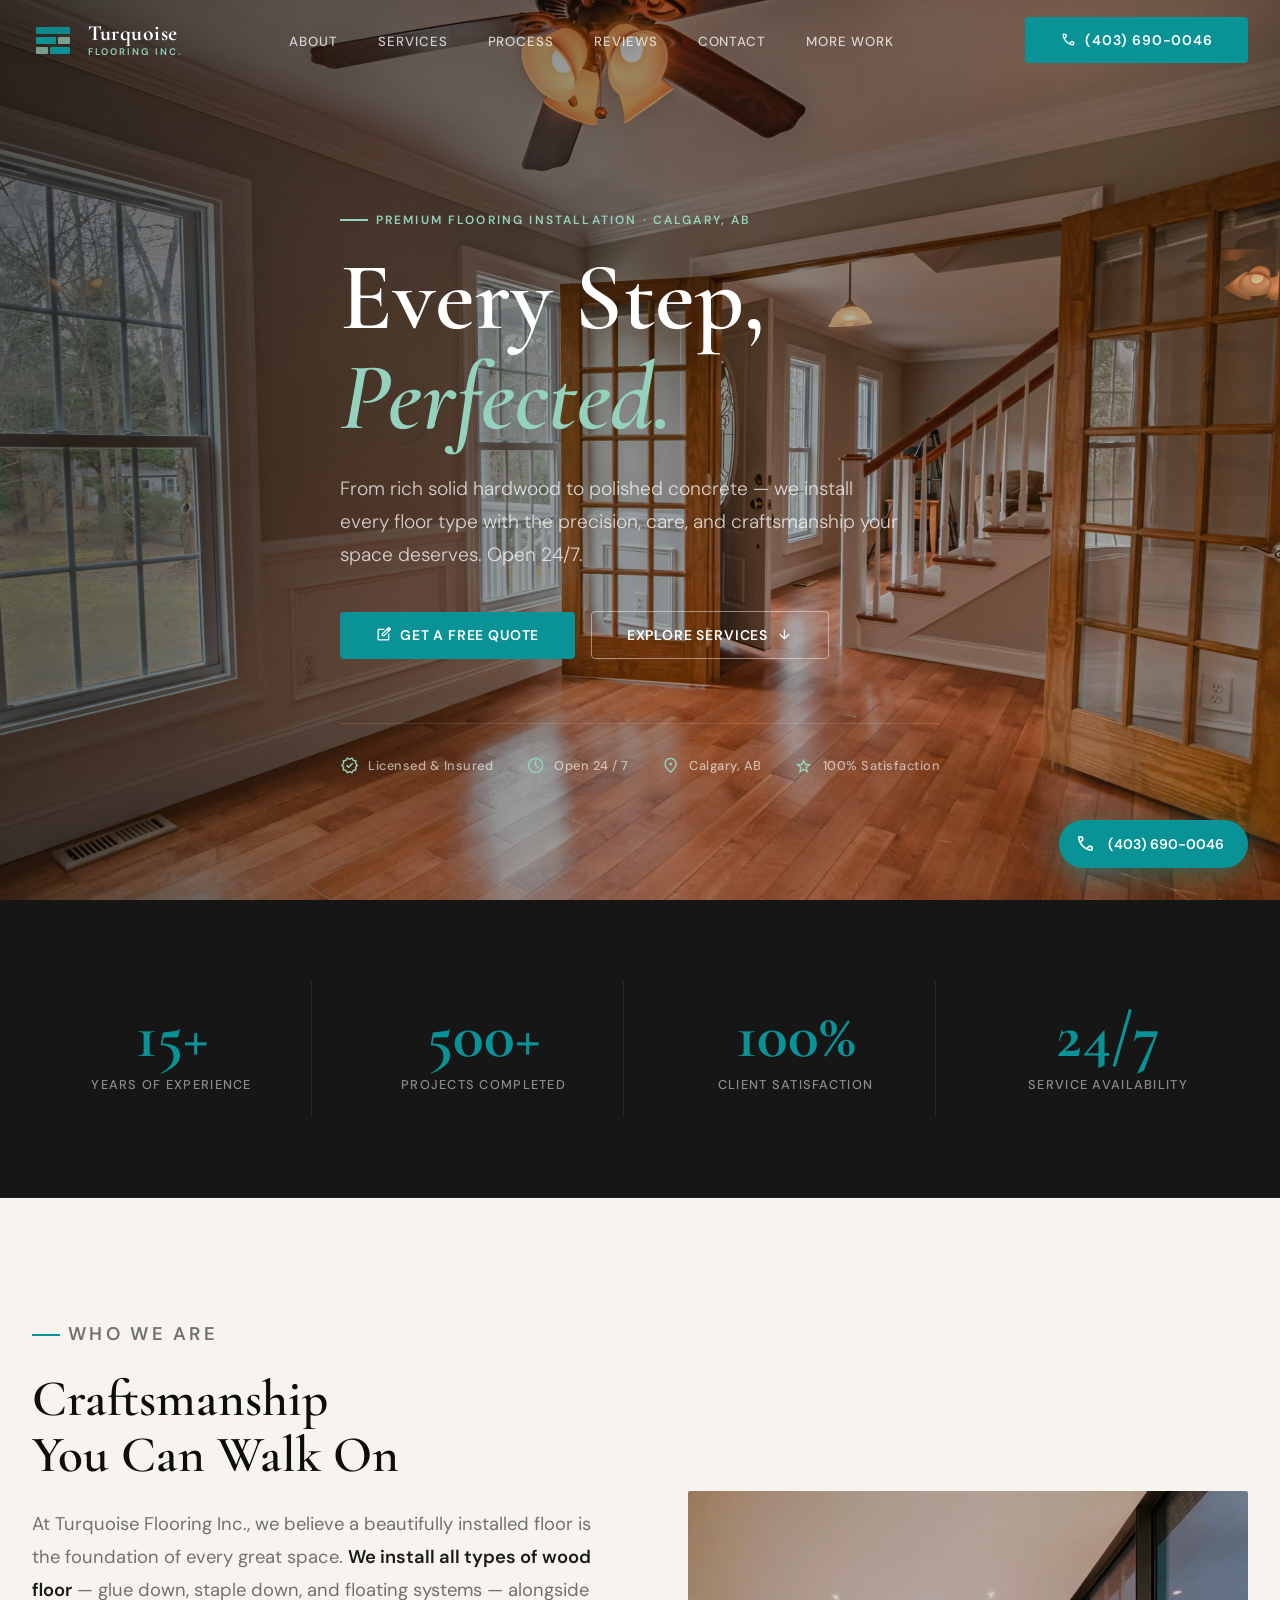
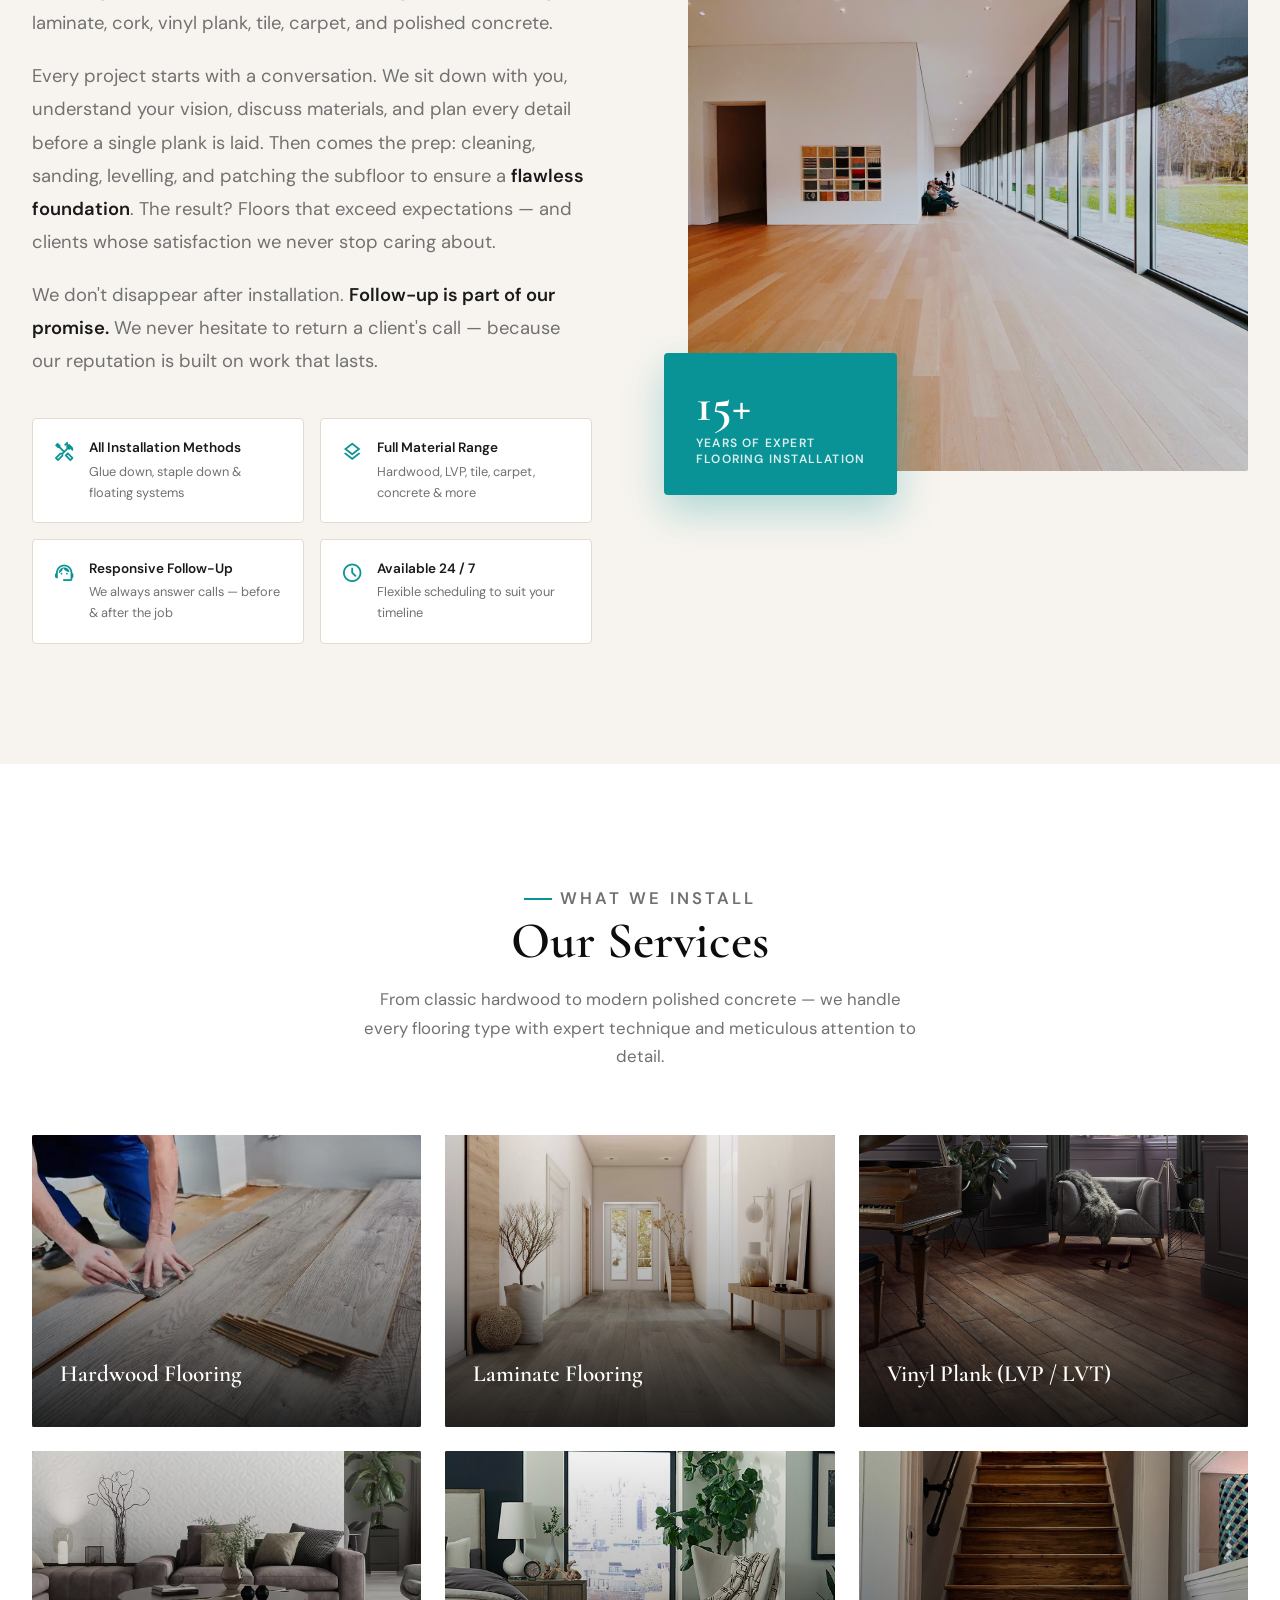
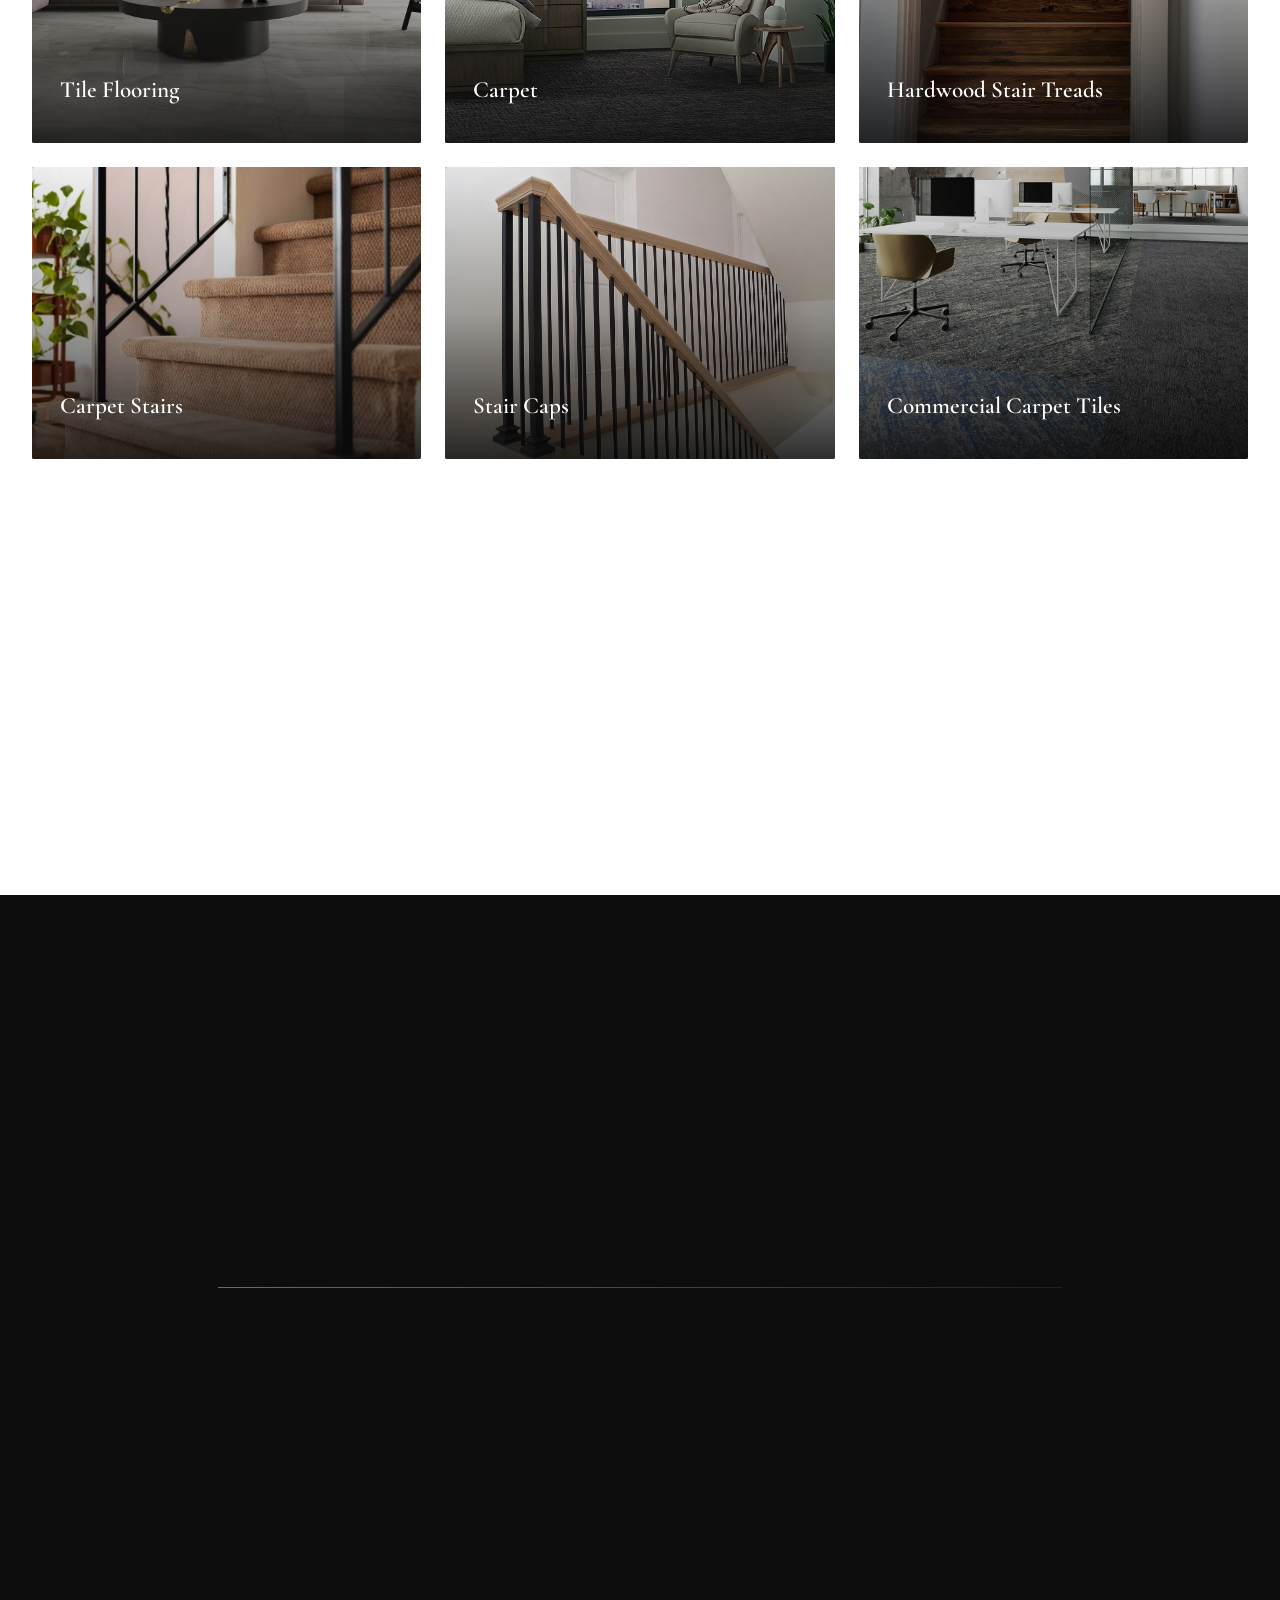
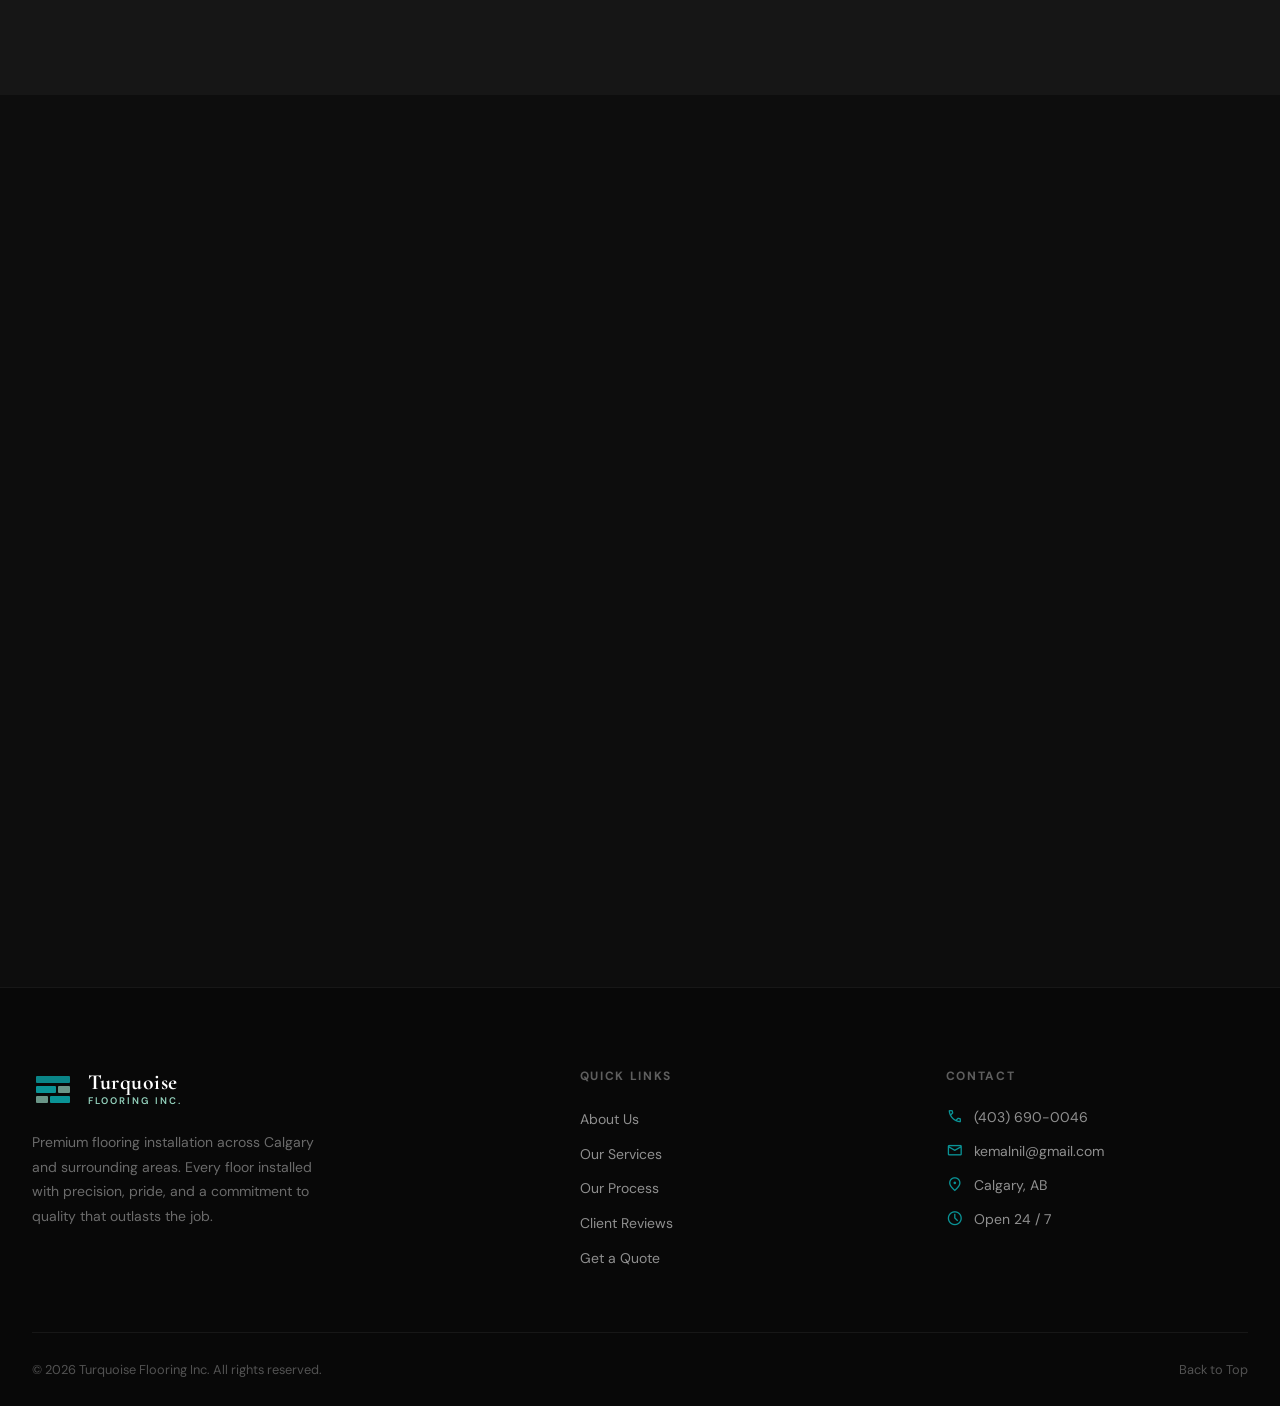
==== commit 90a486ab: "Add More Work gallery page with 12 project images and nav links" ====
--- a/index.html
+++ b/index.html
@@ -44,6 +44,7 @@
         <li><a href="#process">Process</a></li>
         <li><a href="#testimonials">Reviews</a></li>
         <li><a href="#contact">Contact</a></li>
+        <li><a href="more-work.html">More Work</a></li>
       </ul>
       <a href="tel:4036900046" class="btn-primary nav-cta">
         <span class="material-symbols-outlined" style="font-size:1.05rem">call</span>
@@ -64,6 +65,7 @@
     <a href="#process"       onclick="closeMobile()">Process</a>
     <a href="#testimonials"  onclick="closeMobile()">Reviews</a>
     <a href="#contact"       onclick="closeMobile()">Contact</a>
+    <a href="more-work.html" onclick="closeMobile()">More Work</a>
     <a href="tel:4036900046" class="btn-primary" onclick="closeMobile()">(403) 690-0046</a>
   </div>
 
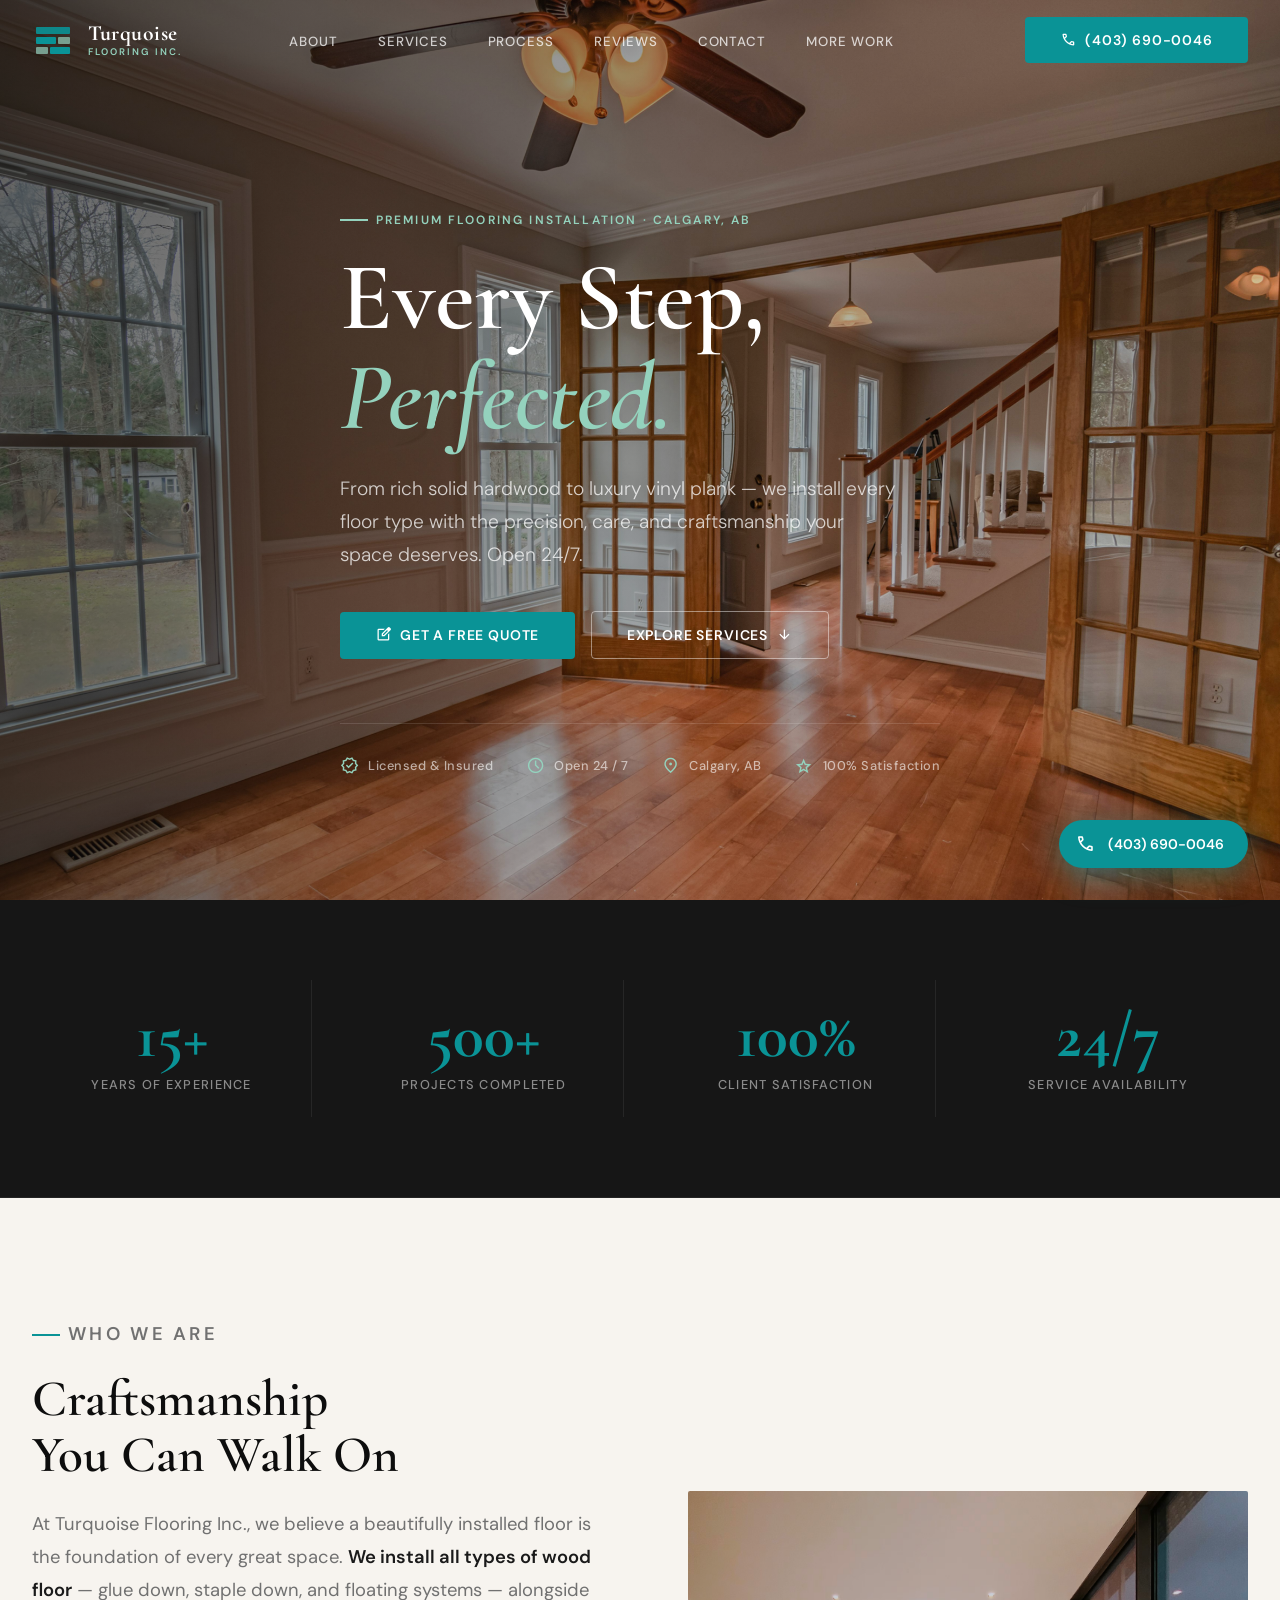
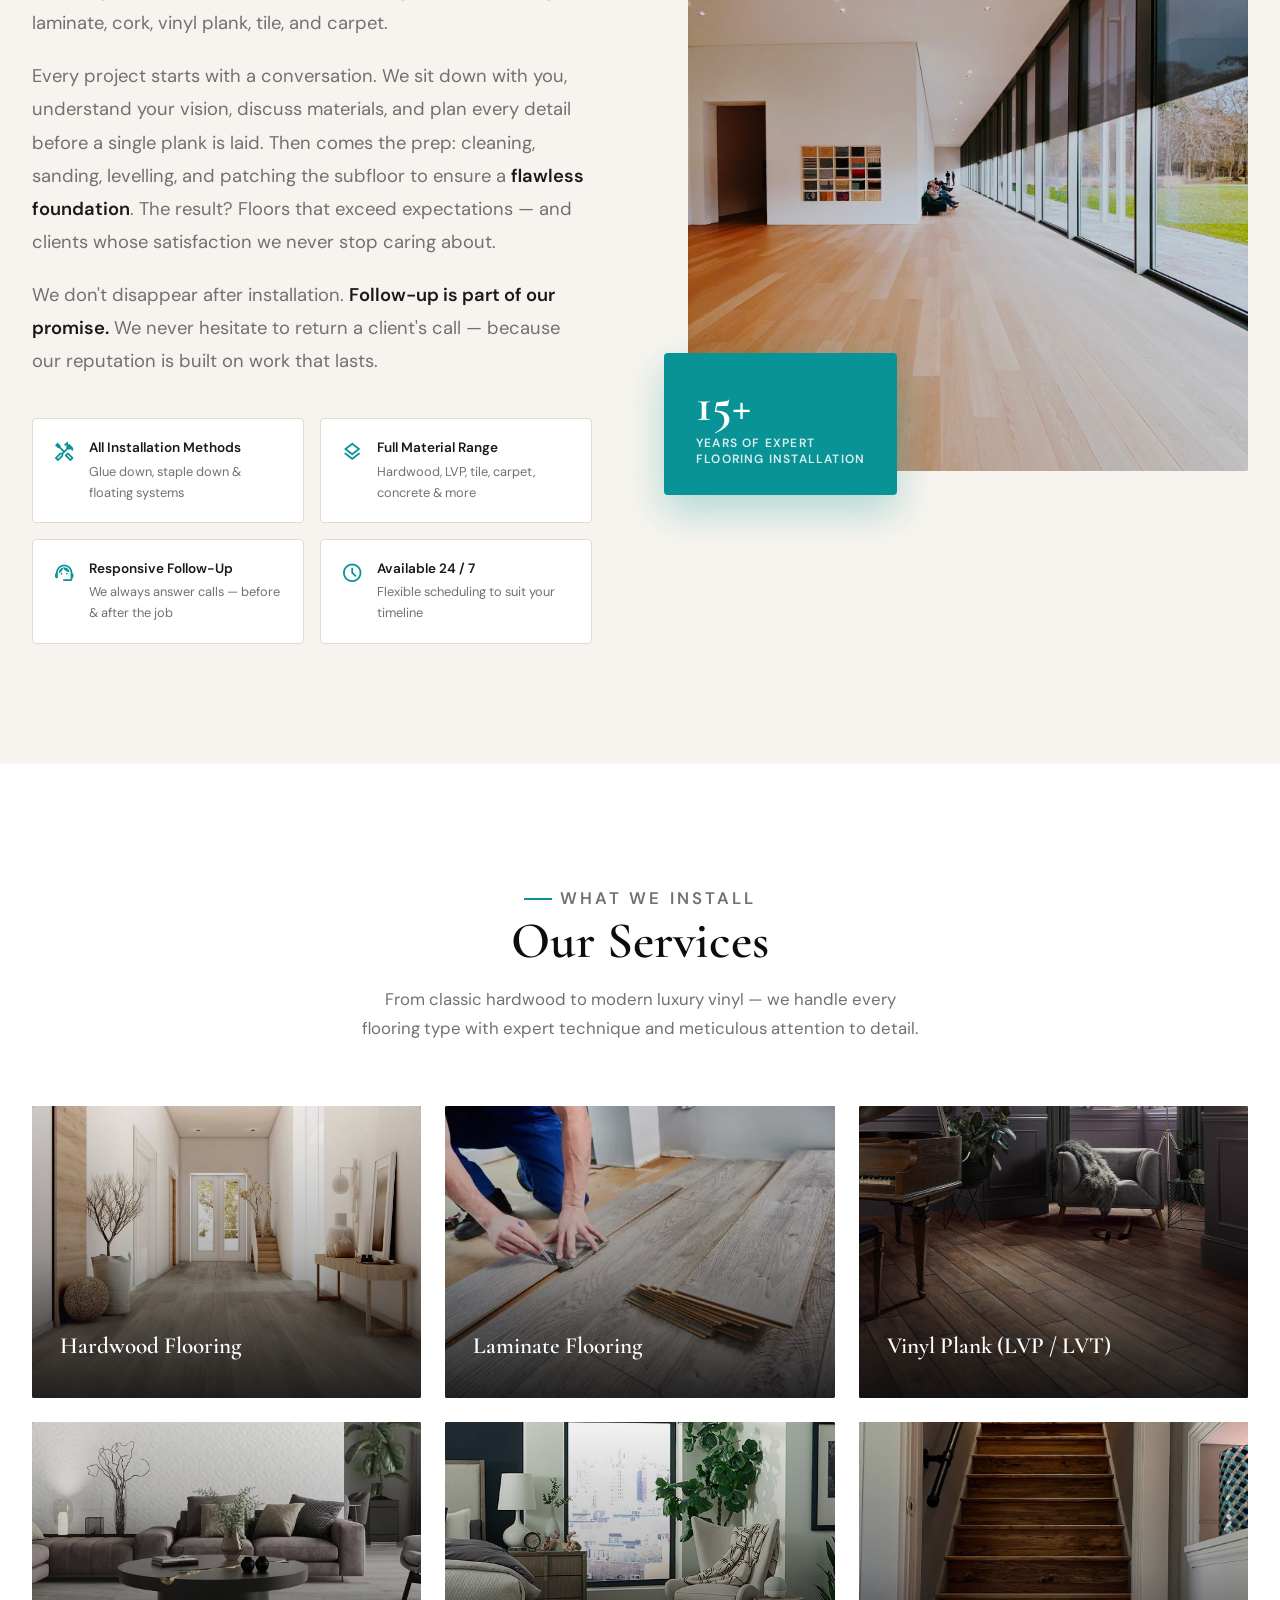
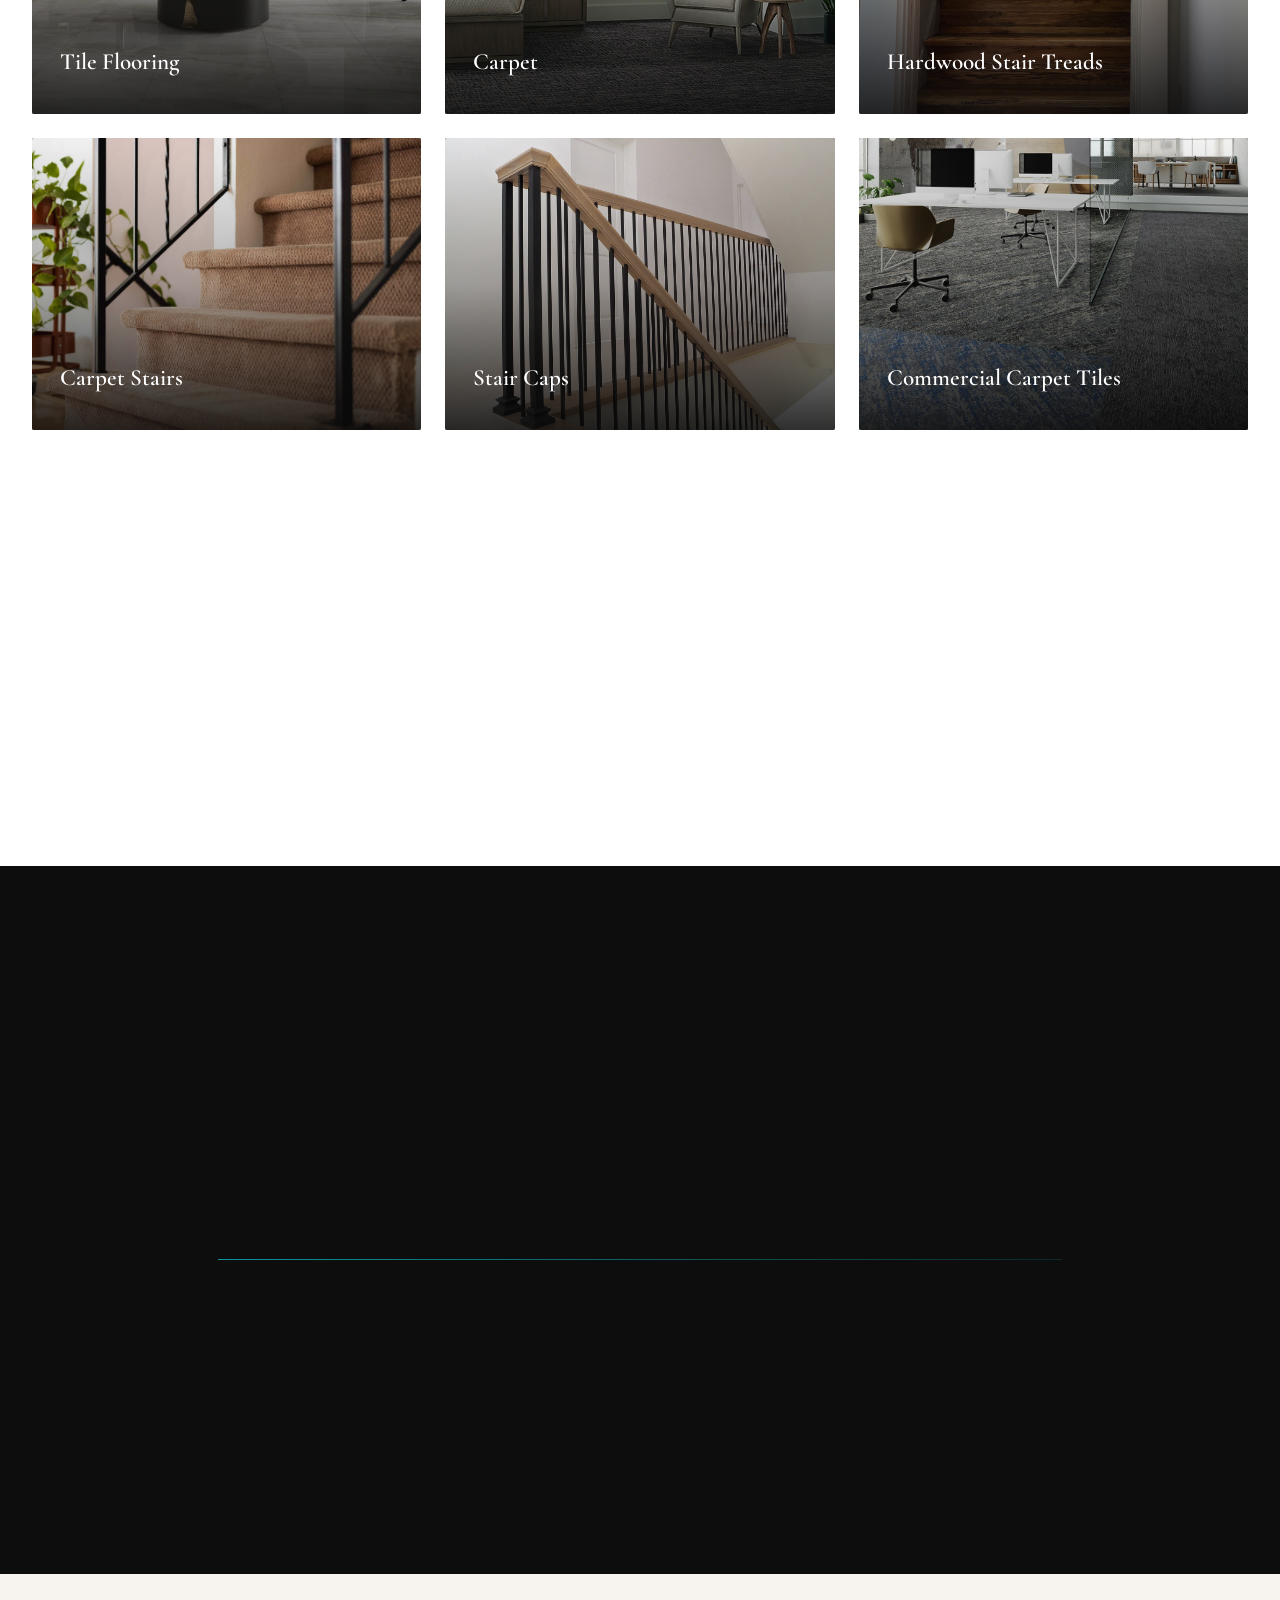
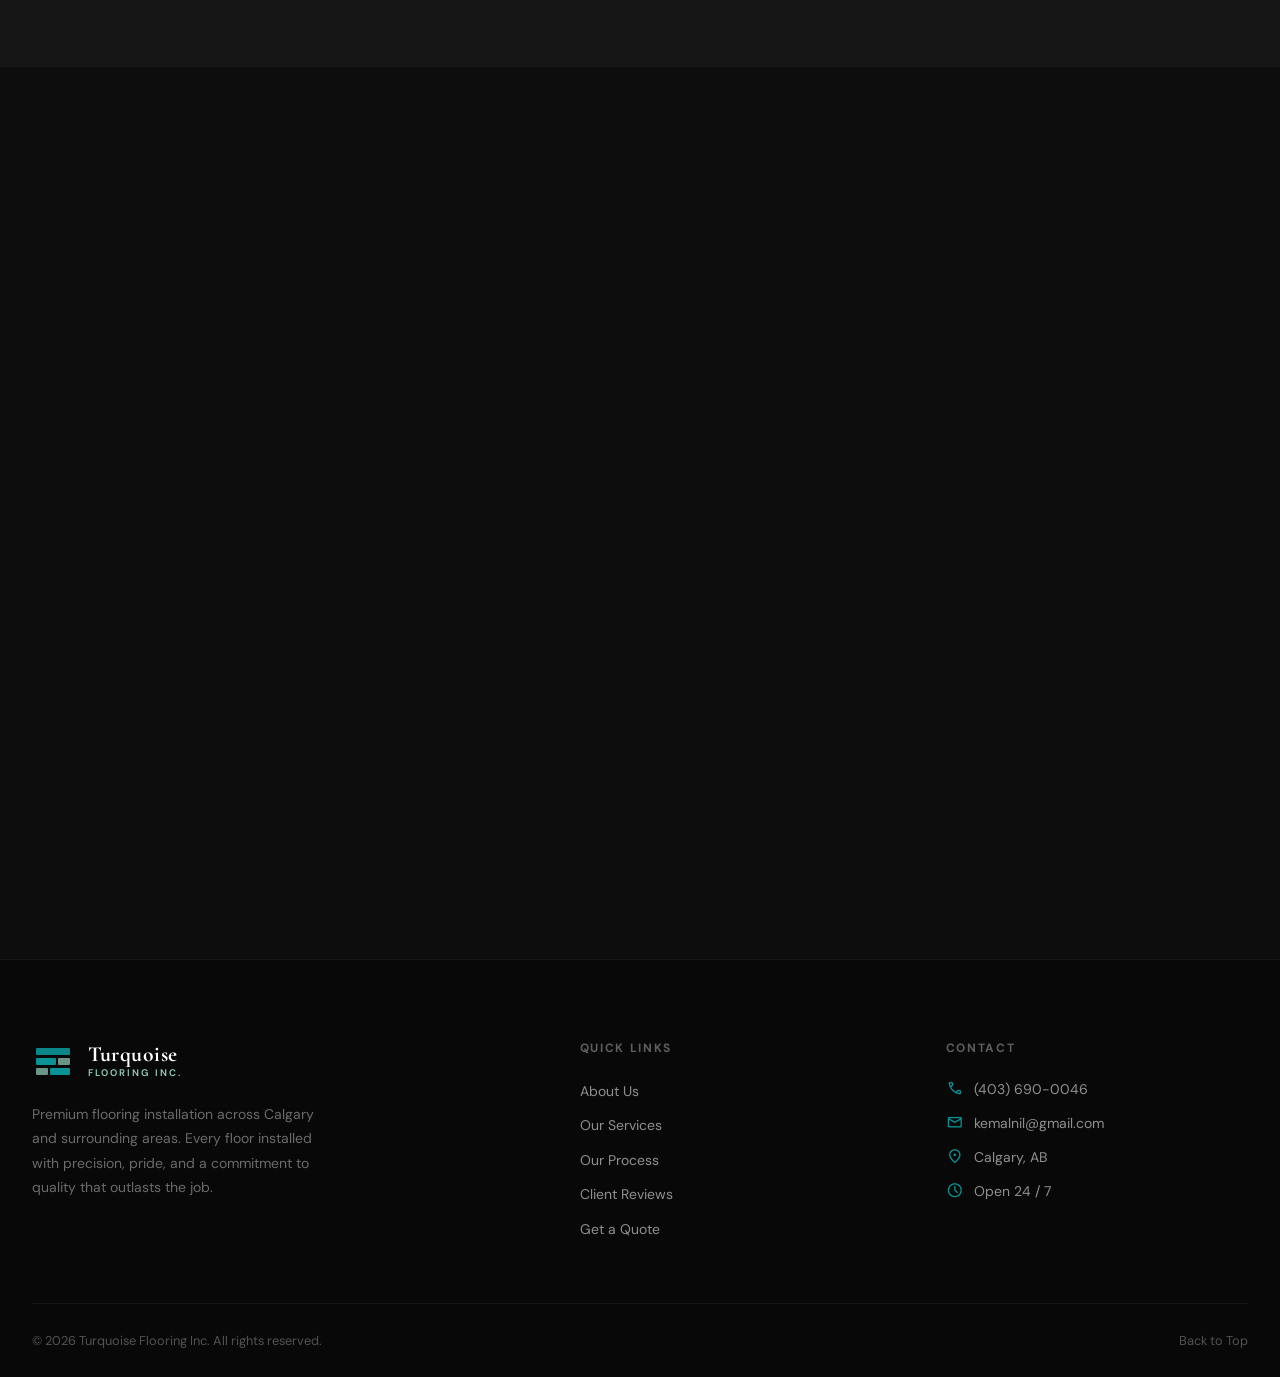
==== commit df215a5b: "Switch hardwood/laminate photos, remove polished concrete" ====
--- a/index.html
+++ b/index.html
@@ -4,7 +4,7 @@
   <meta charset="UTF-8">
   <meta name="viewport" content="width=device-width, initial-scale=1.0">
   <title>Turquoise Flooring Inc. | Premium Floor Installation in Calgary</title>
-  <meta name="description" content="Calgary's premium flooring specialists. Hardwood, laminate, LVP, tile, carpet, polished concrete and more — installed with precision. Open 24/7. Call (403) 690-0046.">
+  <meta name="description" content="Calgary's premium flooring specialists. Hardwood, laminate, LVP, tile, carpet and more — installed with precision. Open 24/7. Call (403) 690-0046.">
   <meta name="keywords" content="flooring installation Calgary, hardwood flooring Calgary, LVP vinyl plank Calgary, laminate flooring, carpet installation, tile flooring Calgary">
 
   <!-- Fonts -->
@@ -82,7 +82,7 @@
         </h1>
 
         <p class="hero-sub reveal reveal-delay-2">
-          From rich solid hardwood to polished concrete — we install every floor type
+          From rich solid hardwood to luxury vinyl plank — we install every floor type
           with the precision, care, and craftsmanship your space deserves. Open 24/7.
         </p>
 
@@ -158,7 +158,7 @@
           <p class="reveal reveal-delay-2">
             At Turquoise Flooring Inc., we believe a beautifully installed floor is the foundation of every great space.
             <strong>We install all types of wood floor</strong> — glue down, staple down, and floating systems —
-            alongside laminate, cork, vinyl plank, tile, carpet, and polished concrete.
+            alongside laminate, cork, vinyl plank, tile, and carpet.
           </p>
           <p class="reveal reveal-delay-3">
             Every project starts with a conversation. We sit down with you, understand your vision, discuss
@@ -224,7 +224,7 @@
         <p class="section-eyebrow reveal">What We Install</p>
         <h2 class="section-title reveal reveal-delay-1">Our Services</h2>
         <p class="reveal reveal-delay-2">
-          From classic hardwood to modern polished concrete — we handle every flooring type
+          From classic hardwood to modern luxury vinyl — we handle every flooring type
           with expert technique and meticulous attention to detail.
         </p>
       </div>
@@ -233,7 +233,7 @@
 
         <!-- 1 -->
         <div class="service-card reveal">
-          <div class="service-card-img" style="background-image:url('images/hardwood.jpg')"></div>
+          <div class="service-card-img" style="background-image:url('images/laminate.jpg')"></div>
           <div class="service-card-overlay"></div>
           <div class="service-card-content">
             <div class="service-card-name">Hardwood Flooring</div>
@@ -244,7 +244,7 @@
 
         <!-- 2 -->
         <div class="service-card reveal reveal-delay-1">
-          <div class="service-card-img" style="background-image:url('images/laminate.jpg')"></div>
+          <div class="service-card-img" style="background-image:url('images/hardwood.jpg')"></div>
           <div class="service-card-overlay"></div>
           <div class="service-card-content">
             <div class="service-card-name">Laminate Flooring</div>
@@ -334,16 +334,6 @@
           </div>
         </div>
 
-        <!-- 11 — centered in last row -->
-        <div class="service-card reveal reveal-delay-1">
-          <div class="service-card-img" style="background-image:url('images/polished-concrete.jpg')"></div>
-          <div class="service-card-overlay"></div>
-          <div class="service-card-content">
-            <div class="service-card-name">Polished Concrete</div>
-            <div class="service-card-desc">Industrial-chic polished concrete floors — mechanically ground to a mirror-like finish. Durable, modern, and low-maintenance.</div>
-          </div>
-          <span class="service-card-tag">Commercial</span>
-        </div>
 
       </div><!-- /services-grid -->
     </div>
@@ -605,7 +595,6 @@
                 <option>Stair Caps</option>
                 <option>Commercial Carpet Tiles</option>
                 <option>Vinyl Sheet Flooring</option>
-                <option>Polished Concrete</option>
                 <option>Other / Not Sure Yet</option>
               </select>
             </div>
